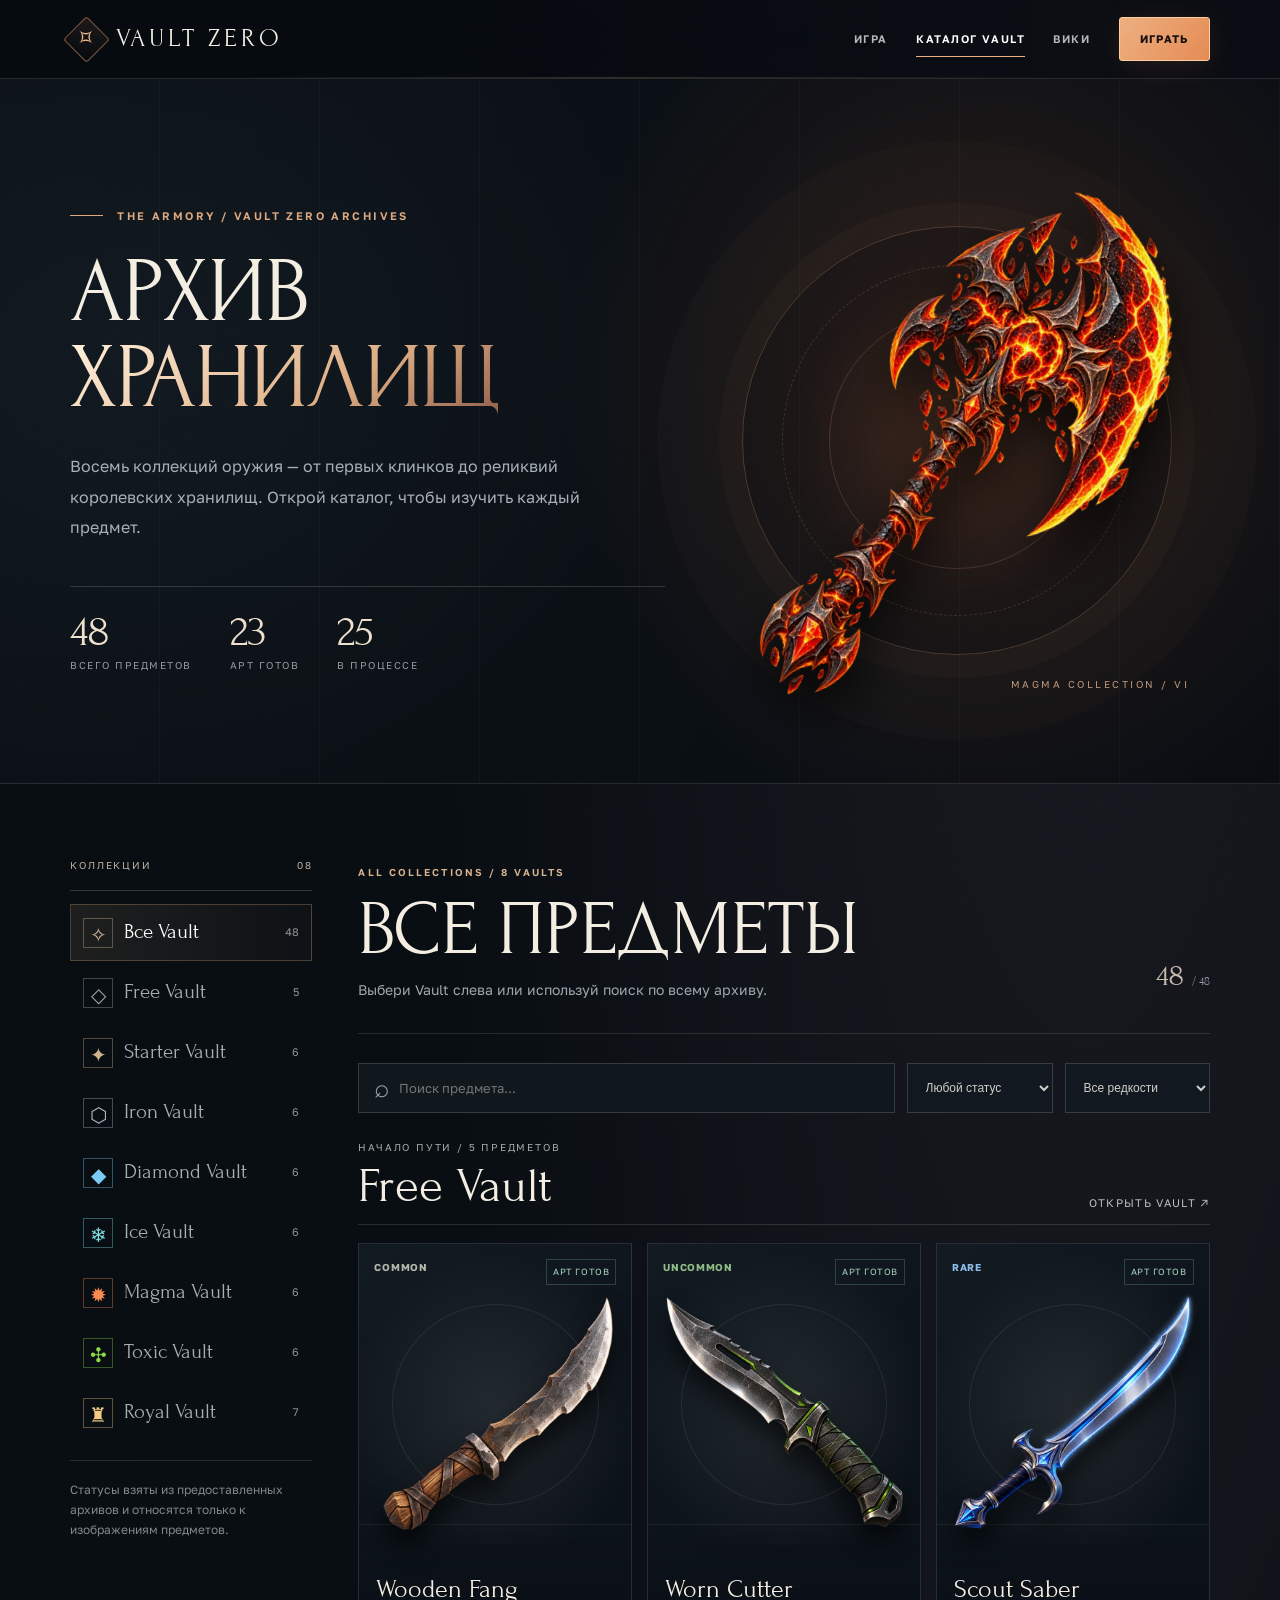
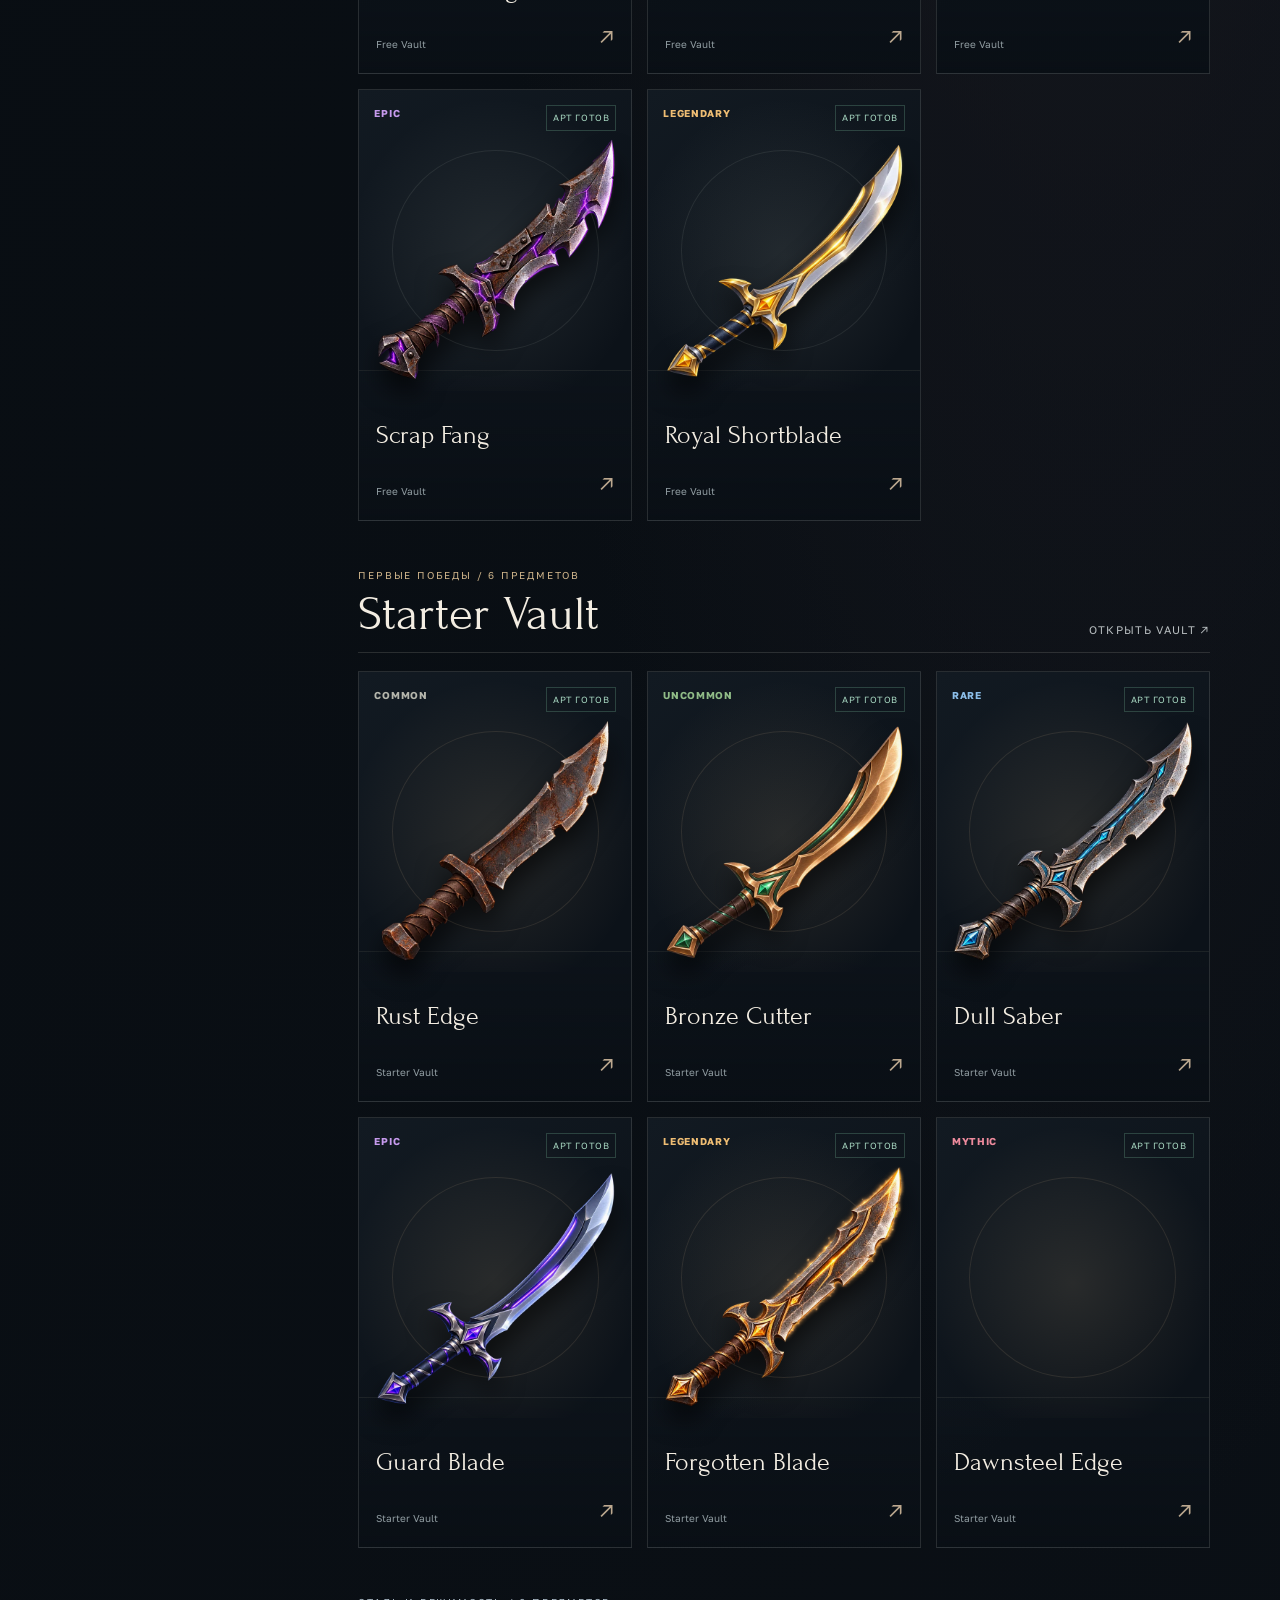
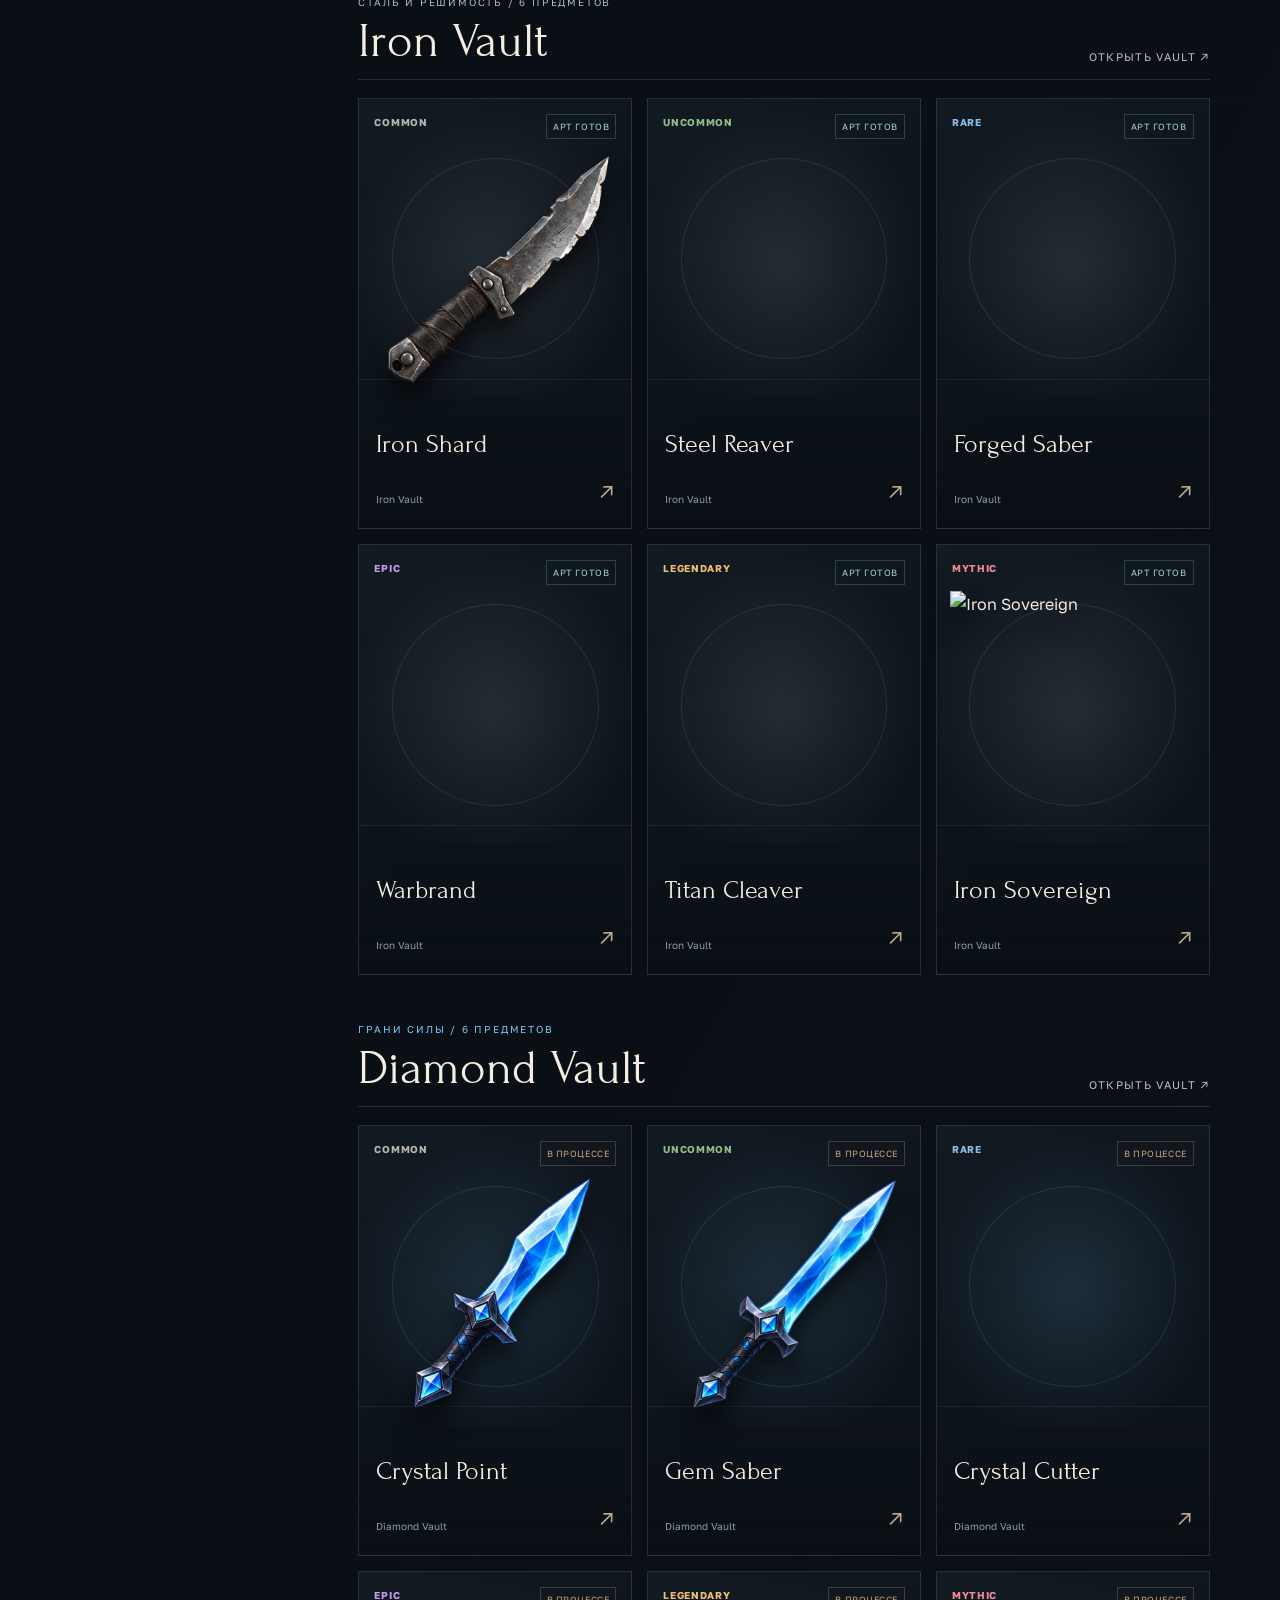
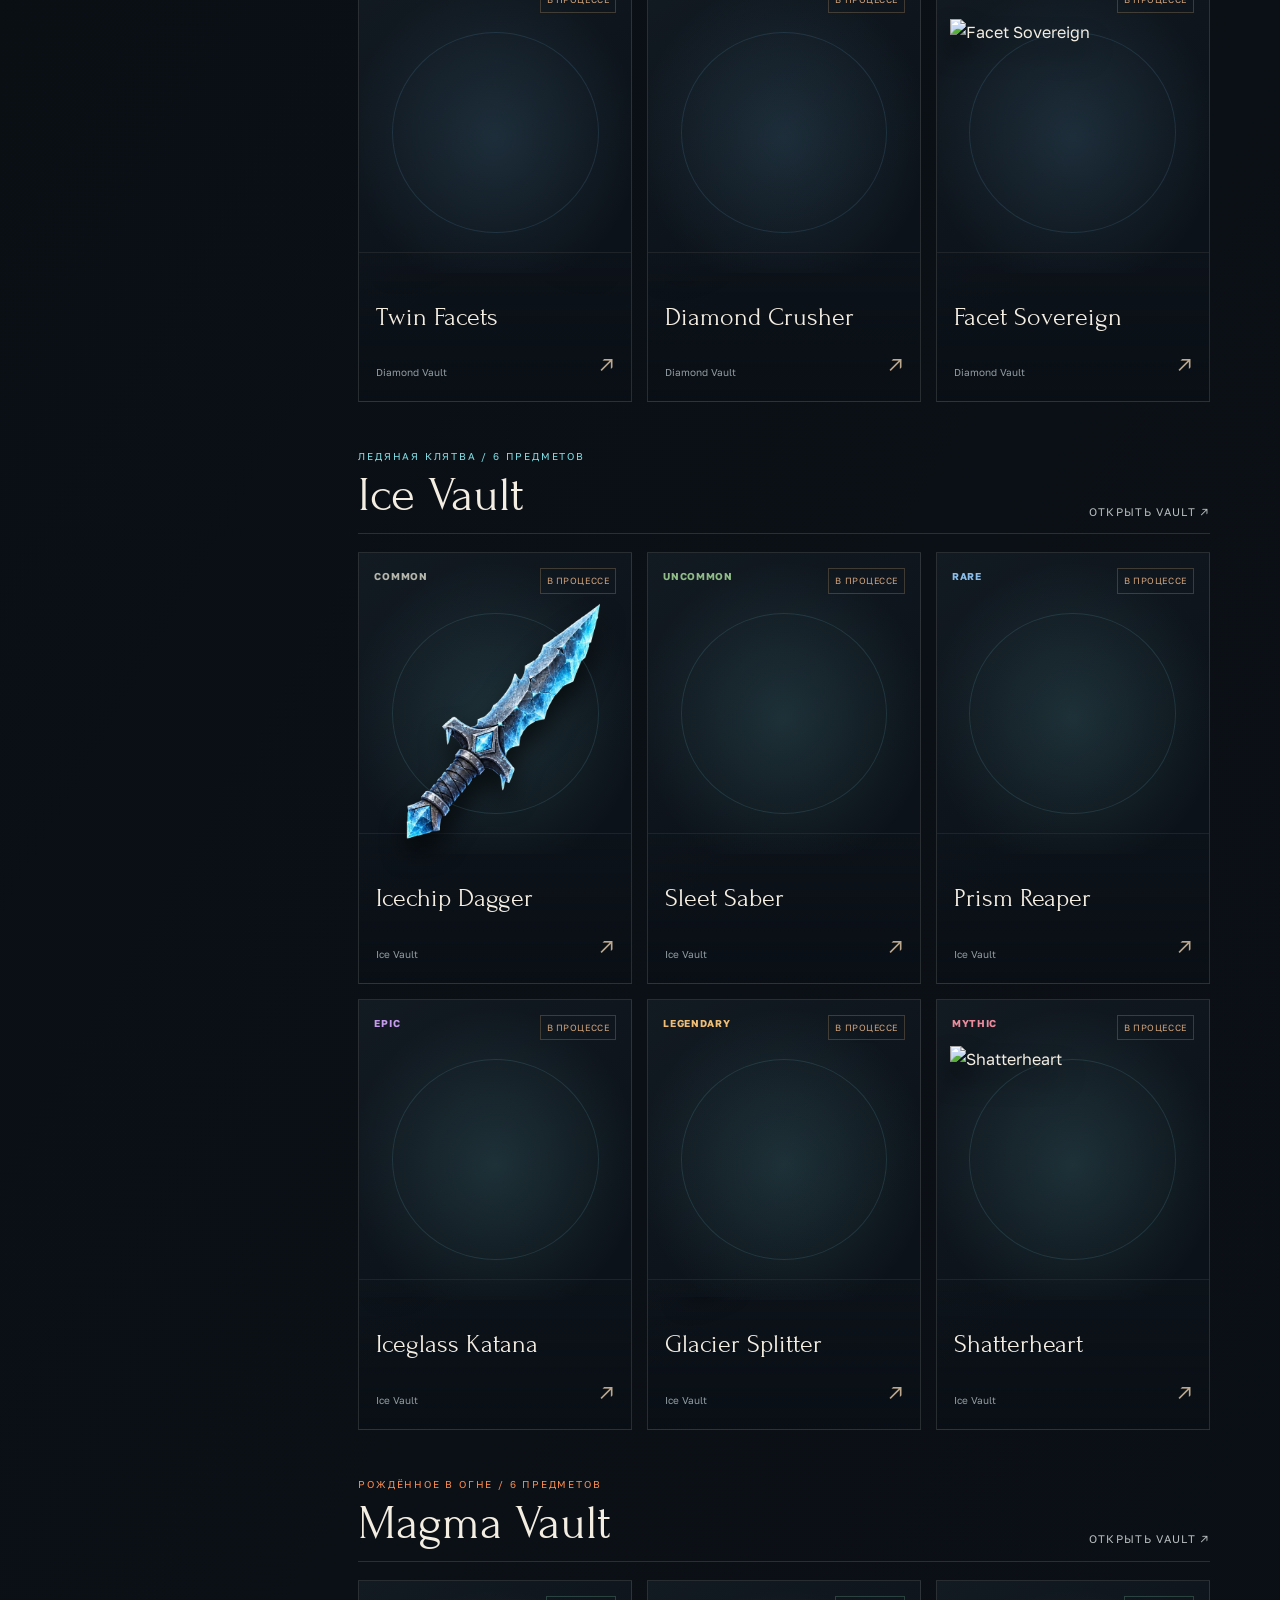
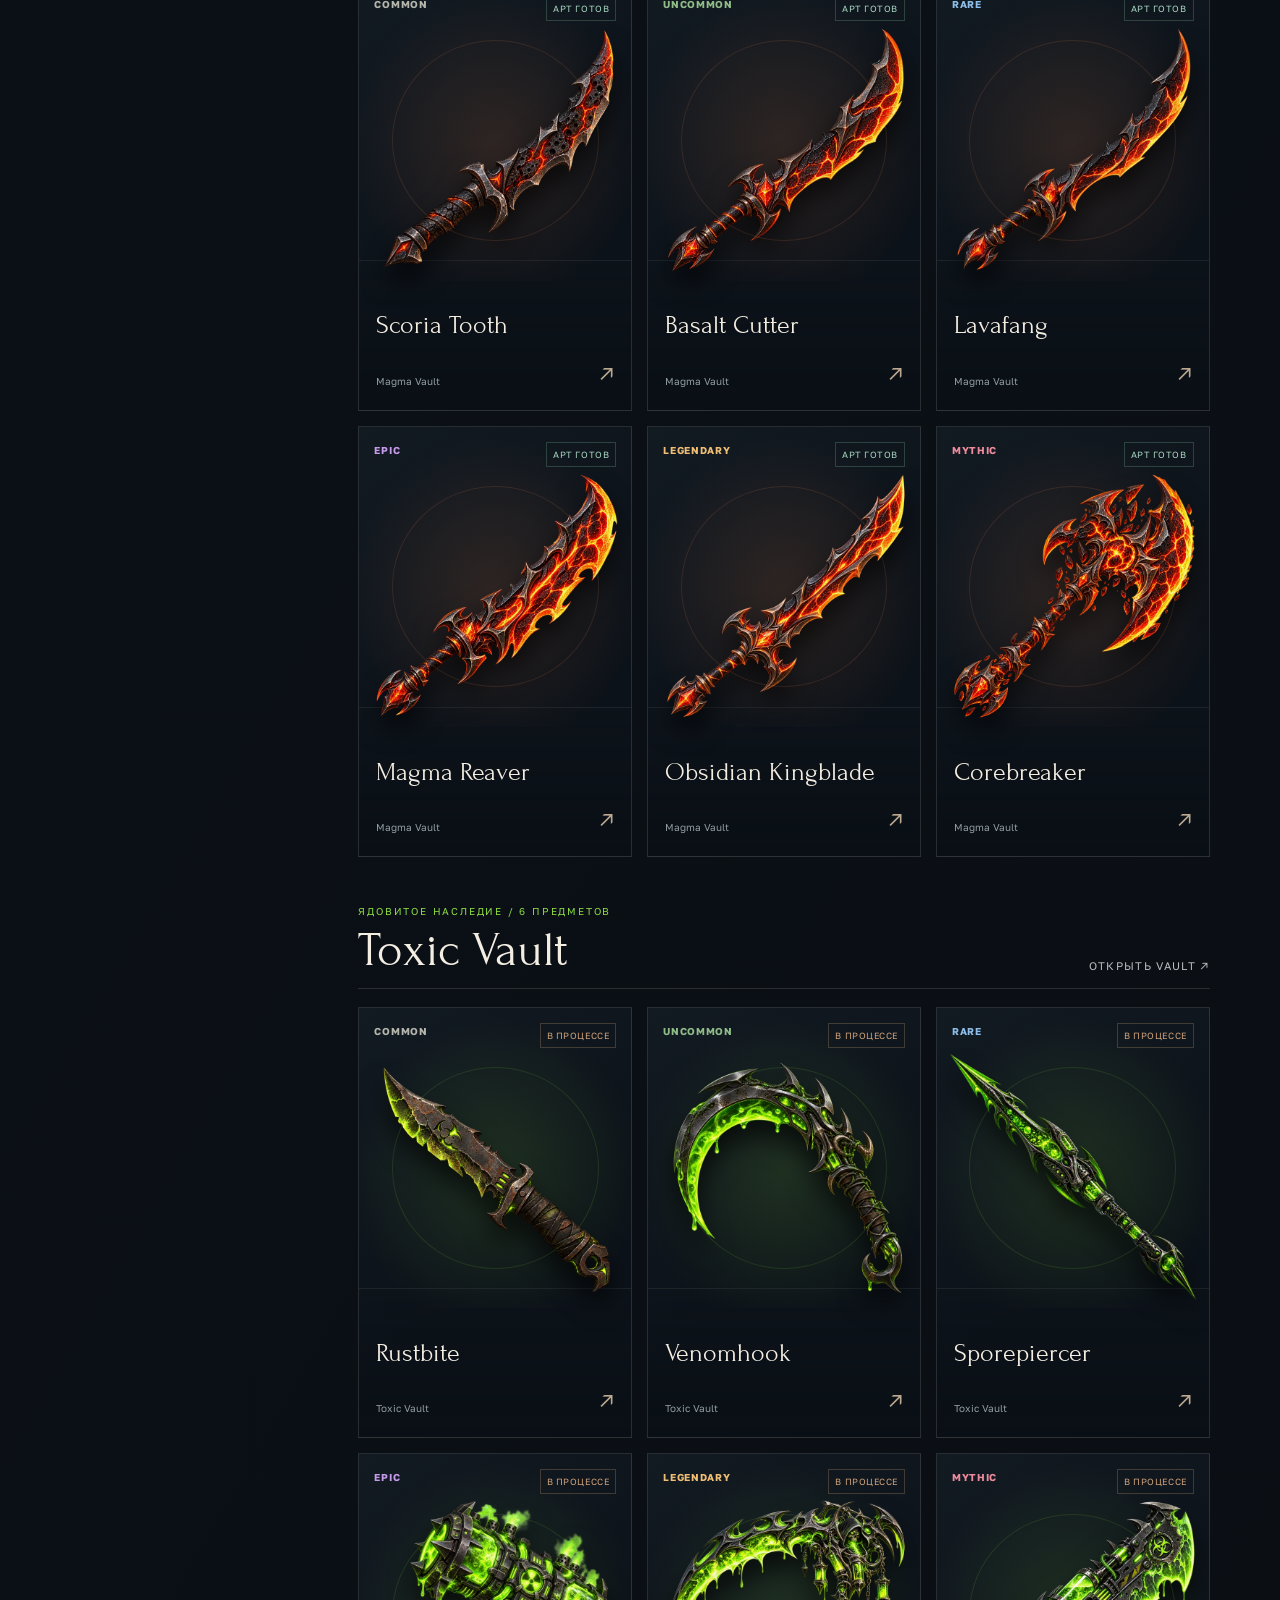
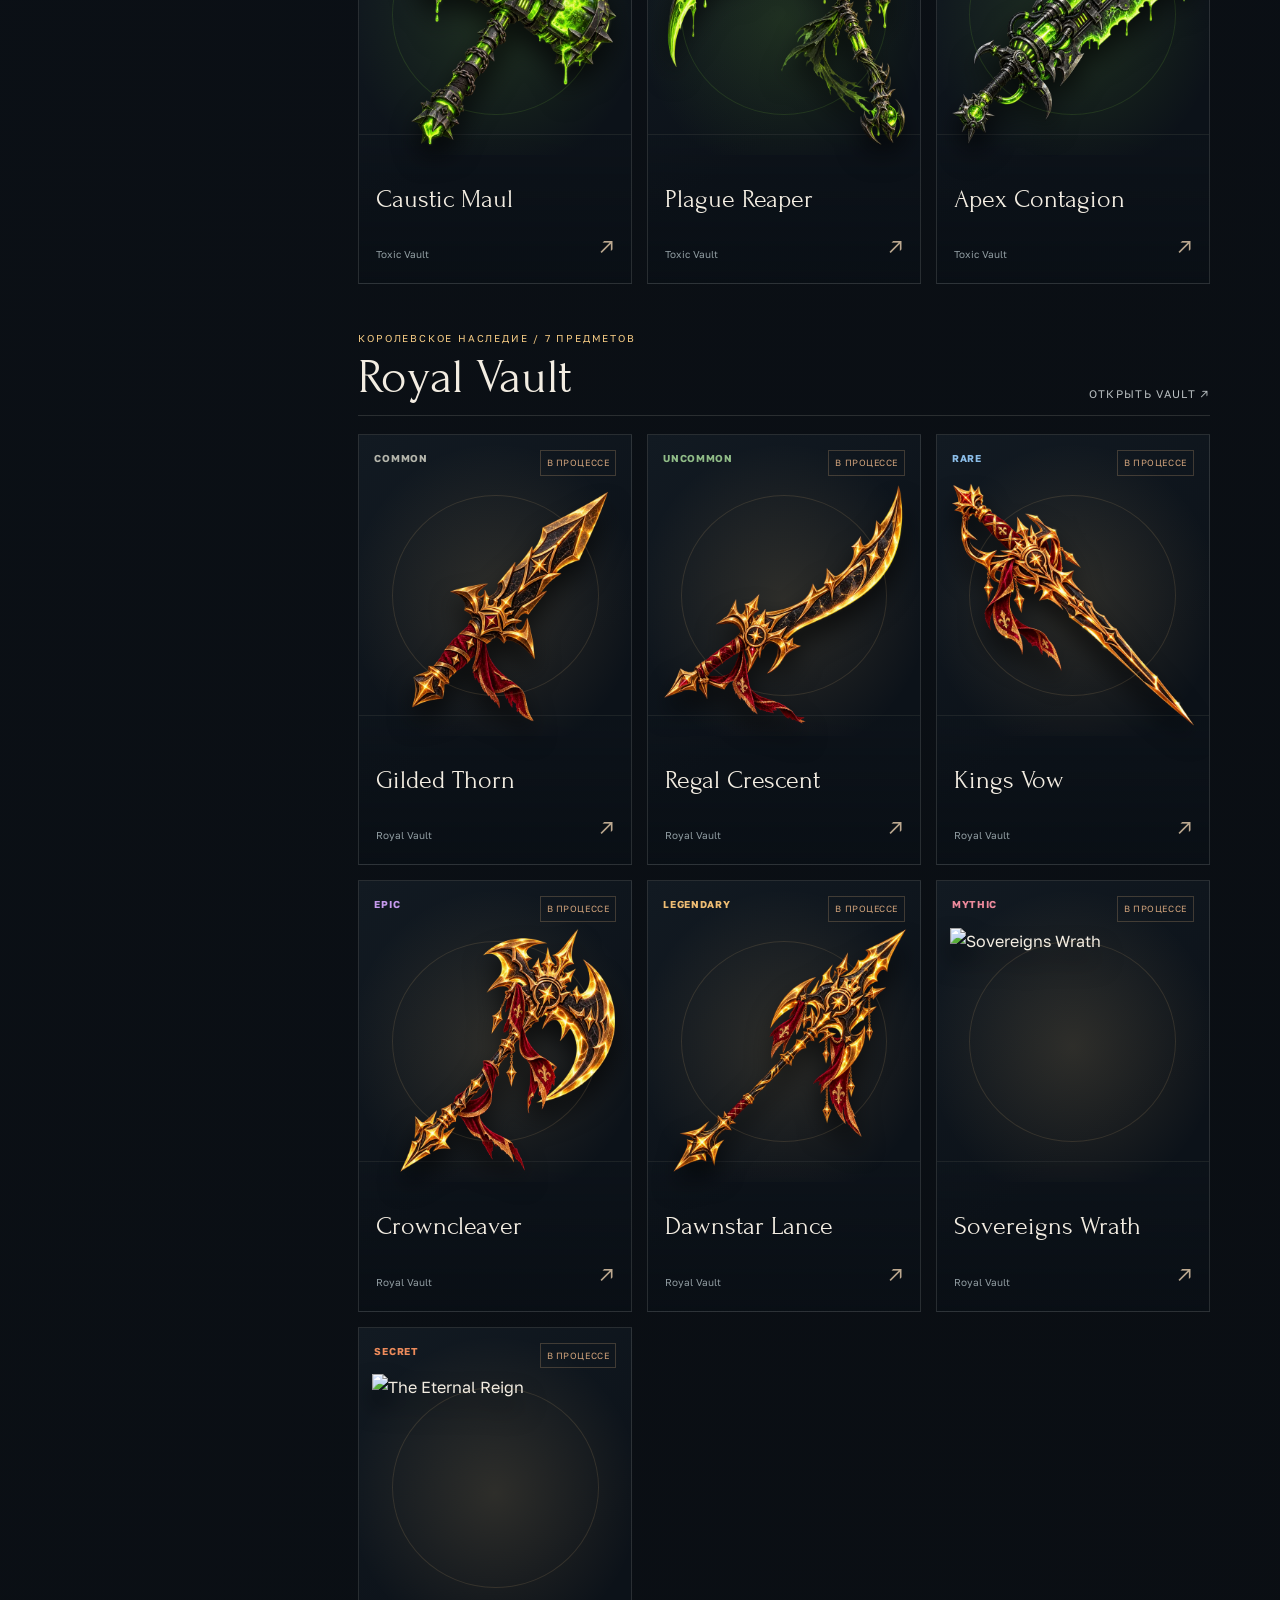
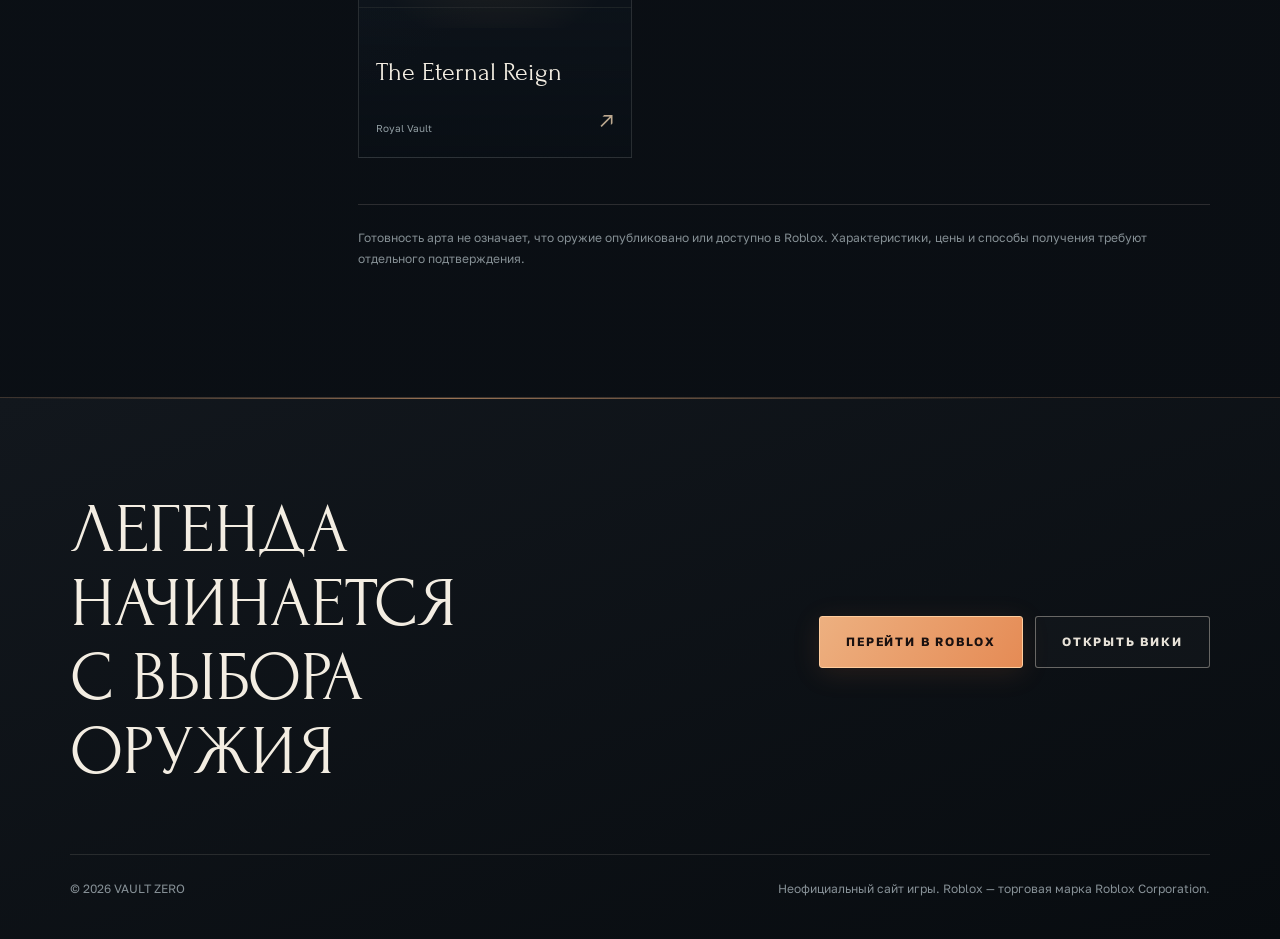
==== vaults.html @ 104f7939 "Add files via upload" ====
<!DOCTYPE html><html lang="ru"><head><meta charset="utf-8"><meta name="viewport" content="width=device-width,initial-scale=1"><meta name="theme-color" content="#080d12"><meta name="description" content="Полный каталог оружия VAULT ZERO: Free, Starter, Iron, Diamond, Ice, Magma, Toxic и Royal Vault."><title>Архив хранилищ — VAULT ZERO</title><link rel="preconnect" href="https://fonts.googleapis.com"><link rel="preconnect" href="https://fonts.gstatic.com" crossorigin><link href="https://fonts.googleapis.com/css2?family=Forum&family=Golos+Text:wght@400;500;600;700&display=swap" rel="stylesheet"><link rel="stylesheet" href="base.css"><link rel="stylesheet" href="vaultzero.css"></head><body>
<header class="site-head"><div class="wrap"><a class="brand" href="index.html" aria-label="VAULT ZERO — главная">VAULT ZERO</a><nav class="site-nav" aria-label="Разделы"><a data-keep href="index.html">Игра</a><a data-keep href="vaults.html" aria-current="page">Каталог Vault</a><a href="wiki.html">Вики</a><a class="nav-play" href="https://www.roblox.com/games/78115785740379" target="_blank" rel="noopener">Играть</a></nav></div></header>
<main class="archive-root"><header class="archive-hero"><div class="wrap archive-hero-grid"><div class="archive-copy"><p class="section-mark">THE ARMORY / VAULT ZERO ARCHIVES</p><h1>Архив<br><em>хранилищ</em></h1><p class="archive-lede">Восемь коллекций оружия — от первых клинков до реликвий королевских хранилищ. Открой каталог, чтобы изучить каждый предмет.</p><div class="archive-stats"><div><strong id="totalCount">48</strong><small>всего предметов</small></div><div><strong id="readyCount">23</strong><small>арт готов</small></div><div><strong id="wipCount">25</strong><small>в процессе</small></div></div></div><div class="archive-hero-art" aria-hidden="true"><div class="archive-sigil-ring"></div><img src="assets/previews/06_Corebreaker_Mythic.webp" alt=""><div class="archive-art-label">MAGMA COLLECTION / VI</div></div></div></header>
<section class="archive-content wrap" id="browse"><aside class="archive-sidebar"><div class="archive-sidebar-head"><span>КОЛЛЕКЦИИ</span><span>08</span></div><div class="vault-menu" id="vaultMenu" role="group" aria-label="Выбор хранилища"></div><p class="archive-sidebar-foot">Статусы взяты из предоставленных архивов и относятся только к изображениям предметов.</p></aside><div class="archive-main"><div class="archive-current-heading" id="currentHeading" aria-live="polite"></div><div class="archive-tools"><label class="archive-search"><span aria-hidden="true">⌕</span><input id="itemSearch" type="search" placeholder="Поиск предмета..." autocomplete="off" aria-label="Поиск предмета"></label><label class="select-wrap"><span class="sr">Фильтр по статусу</span><select id="statusFilter"><option value="all">Любой статус</option><option value="ready">Арт готов</option><option value="wip">В процессе</option></select></label><label class="select-wrap"><span class="sr">Редкость</span><select id="rarityFilter"><option value="all">Все редкости</option><option>Common</option><option>Uncommon</option><option>Rare</option><option>Epic</option><option>Legendary</option><option>Mythic</option><option>Secret</option></select></label></div><div id="archiveResults" aria-live="polite"></div><div class="archive-caveat">Готовность арта не означает, что оружие опубликовано или доступно в Roblox. Характеристики, цены и способы получения требуют отдельного подтверждения.</div></div></section></main>
<footer class="site-foot"><div class="wrap"><div class="foot-cta"><h2>Легенда начинается с выбора оружия</h2><div class="links"><a class="btn btn-primary" href="https://www.roblox.com/games/78115785740379" target="_blank" rel="noopener">Перейти в Roblox</a><a class="btn btn-ghost" href="wiki.html">Открыть вики</a></div></div><div class="fine"><span>© 2026 VAULT ZERO</span><span>Неофициальный сайт игры. Roblox — торговая марка Roblox Corporation.</span></div></div></footer><script src="assets/catalog.js"></script><script src="catalog.js"></script></body></html>
---- base.css ----
:root {
    --base: #10151b;
    --panel: #171e26;
    --line: #2a333e;
    --bone: #ebe5d6;
    --ash: #8d96a0;
    --magma: #f08a3c;
    --frost: #8fd0e6;

    --display: "Forum", "Trajan Pro", Georgia, serif;
    --body: "Golos Text", "Segoe UI", system-ui, -apple-system, sans-serif;

    --pad: clamp(20px, 5vw, 56px);
    --max: 1180px;
  }

  *, *::before, *::after { box-sizing: border-box; }
  html { scroll-behavior: smooth; scroll-padding-top: 72px; }
  body {
    margin: 0;
    background: var(--base);
    color: var(--bone);
    font-family: var(--body);
    font-size: 17px;
    line-height: 1.65;
    -webkit-font-smoothing: antialiased;
  }
  h1, h2, h3, p, ul, ol, dl, dd, figure { margin: 0; padding: 0; }
  ul, ol { list-style: none; }
  a { color: inherit; }
  img { display: block; max-width: 100%; }

  [hidden] { display: none !important; }
  :focus-visible { outline: 2px solid var(--frost); outline-offset: 3px; }

  .wrap { max-width: var(--max); margin: 0 auto; padding: 0 var(--pad); }

  /* ---------- Header ---------- */
  .site-head {
    position: fixed; inset: 0 0 auto 0; z-index: 20;
    background: rgba(16, 21, 27, 0.82);
    backdrop-filter: blur(10px);
    -webkit-backdrop-filter: blur(10px);
    border-bottom: 1px solid var(--line);
  }
  .site-head .wrap {
    display: flex; align-items: center; justify-content: space-between;
    height: 64px;
  }
  .brand {
    font-family: var(--display);
    font-size: 22px; letter-spacing: 0.14em; text-decoration: none;
  }
  .site-nav { display: flex; align-items: center; gap: 28px; }
  .site-nav a { text-decoration: none; color: var(--ash); font-size: 15px; transition: color .2s; }
  .site-nav a:hover { color: var(--bone); }
  .site-nav .nav-play { color: var(--base); background: var(--magma); padding: 8px 16px; border-radius: 4px; font-weight: 600; }
  .site-nav .nav-play:hover { color: var(--base); background: #f59a52; }

  /* ---------- Buttons ---------- */
  .btn {
    display: inline-flex; align-items: center; justify-content: center;
    font: 600 16px/1 var(--body);
    padding: 16px 28px; border-radius: 4px; border: 1px solid transparent;
    text-decoration: none; cursor: pointer; transition: background .2s, border-color .2s, color .2s;
  }
  .btn-primary { background: var(--magma); color: var(--base); }
  .btn-primary:hover { background: #f59a52; }
  .btn-ghost { background: transparent; color: var(--bone); border-color: var(--frost); }
  .btn-ghost:hover { background: rgba(143, 208, 230, 0.12); }

  /* ---------- Hero ---------- */
  .hero {
    position: relative; overflow: hidden;
    min-height: 100vh; min-height: 100svh;
    padding: 112px 0 72px;
    display: flex; align-items: center;
    background:
      radial-gradient(60% 70% at 8% 28%, rgba(143, 208, 230, 0.13), transparent 70%),
      radial-gradient(60% 70% at 95% 78%, rgba(240, 138, 60, 0.16), transparent 70%),
      var(--base);
  }
  #fx { position: absolute; inset: 0; width: 100%; height: 100%; pointer-events: none; }
  .hero-grid {
    position: relative; z-index: 1;
    display: grid; grid-template-columns: minmax(0, 1.05fr) minmax(0, 0.95fr);
    align-items: center; gap: clamp(24px, 5vw, 72px);
  }
  .title {
    font-family: var(--display); font-weight: 400;
    font-size: clamp(64px, 11vw, 148px);
    line-height: 0.9; letter-spacing: 0.02em; text-transform: uppercase;
  }
  .title span { display: block; }
  .tagline {
    margin-top: 22px;
    font-family: var(--display);
    font-size: clamp(22px, 2.6vw, 32px);
    color: var(--frost);
  }
  .lede { margin-top: 20px; max-width: 46ch; color: var(--ash); font-size: 19px; }
  .actions { margin-top: 36px; display: flex; flex-wrap: wrap; gap: 14px; }

  /* ---------- Vault ---------- */
  .vault { position: relative; width: 100%; max-width: 560px; aspect-ratio: 1; justify-self: center; }
  .door {
    position: absolute; inset: 0; width: 100%; height: 100%;
    transition: transform .8s cubic-bezier(.6, 0, .3, 1), opacity .5s;
  }
  .door-l { clip-path: inset(0 50% 0 0); }
  .door-r { clip-path: inset(0 0 0 50%); }
  .vault.is-open .door { transition: transform 1.3s cubic-bezier(.7, 0, .2, 1) .35s, opacity .9s ease .8s; opacity: 0; }
  .vault.is-open .door-l { transform: translateX(-46%); }
  .vault.is-open .door-r { transform: translateX(46%); }

  .core {
    position: absolute; inset: 16%;
    display: flex; flex-direction: column; align-items: center; justify-content: center; text-align: center;
    gap: 10px; padding: 8%;
    border-radius: 50%;
    background:
      radial-gradient(circle at 30% 50%, rgba(143, 208, 230, 0.22), transparent 62%),
      radial-gradient(circle at 70% 50%, rgba(240, 138, 60, 0.26), transparent 62%),
      var(--panel);
    border: 1px solid var(--line);
    opacity: 0; transform: scale(0.88);
    transition: opacity .4s, transform .4s;
  }
  .vault.is-open .core { opacity: 1; transform: none; transition: opacity .8s ease 1s, transform .8s ease 1s; }
  .core h2 { font-family: var(--display); font-weight: 400; font-size: clamp(22px, 3vw, 32px); line-height: 1.1; }
  .core p { color: var(--ash); font-size: 15px; max-width: 24ch; line-height: 1.45; }
  .core .btn { padding: 11px 18px; font-size: 14px; margin-top: 4px; }

  /* load sequence: the only automatic motion besides the hero particles */
  @keyframes rise { from { opacity: 0; transform: translateY(26px); } to { opacity: 1; transform: none; } }
  @keyframes appear { from { opacity: 0; transform: scale(0.94); } to { opacity: 1; transform: none; } }
  .title span:nth-child(1) { animation: rise .8s cubic-bezier(.2, .7, .2, 1) .1s both; }
  .title span:nth-child(2) { animation: rise .8s cubic-bezier(.2, .7, .2, 1) .22s both; }
  .tagline { animation: rise .8s cubic-bezier(.2, .7, .2, 1) .4s both; }
  .lede { animation: rise .8s cubic-bezier(.2, .7, .2, 1) .5s both; }
  .actions { animation: rise .8s cubic-bezier(.2, .7, .2, 1) .6s both; }
  .vault { animation: appear 1.1s cubic-bezier(.2, .7, .2, 1) .2s both; }

  /* ---------- Sections ---------- */
  .sec { position: relative; padding: clamp(72px, 10vw, 136px) 0; }
  .sec::before {
    content: ""; position: absolute; top: 0; left: 0; right: 0; height: 1px;
    background: linear-gradient(90deg, var(--frost), var(--line) 35%, var(--line) 65%, var(--magma));
    opacity: 0.8;
  }
  .sec-head { max-width: 640px; margin-bottom: clamp(32px, 5vw, 56px); }
  .sec-head h2 {
    font-family: var(--display); font-weight: 400;
    font-size: clamp(36px, 5.4vw, 64px); line-height: 1; letter-spacing: 0.02em; text-transform: uppercase;
  }
  .sec-head p { margin-top: 18px; color: var(--ash); max-width: 52ch; }

  /* ---------- Vault table ---------- */
  .ledger { width: 100%; border-collapse: collapse; }
  .ledger th {
    text-align: left; font-weight: 500; font-size: 14px; color: var(--ash);
    padding: 0 0 14px; border-bottom: 1px solid var(--line);
  }
  .ledger td { padding: 22px 0; border-bottom: 1px solid var(--line); vertical-align: baseline; }
  .ledger tbody tr { transition: background .2s; }
  .ledger tbody tr:hover { background: rgba(235, 229, 214, 0.03); }
  .ledger .name { font-family: var(--display); font-size: clamp(22px, 3vw, 32px); }
  .ledger .lvl { color: var(--ash); }
  .ledger .price { text-align: right; font-family: var(--display); font-size: clamp(30px, 4.5vw, 52px); line-height: 1; }
  .ledger th:last-child { text-align: right; }
  .themes { margin-top: 40px; color: var(--ash); }
  .themes .ice, .themes .mag { font-family: var(--display); font-size: 24px; }
  .themes .ice { color: var(--frost); }
  .themes .mag { color: var(--magma); }

  /* ---------- Combat strip ---------- */
  .moves {
    display: flex; flex-wrap: wrap;
    border-top: 1px solid var(--line); border-bottom: 1px solid var(--line);
  }
  .moves li {
    flex: 1 1 160px; padding: 28px 24px;
    font-family: var(--display); font-size: clamp(24px, 3.4vw, 40px); line-height: 1;
    border-left: 1px solid var(--line);
  }
  .moves li:first-child { border-left: 0; padding-left: 0; }
  .moves-note { margin-top: 20px; color: var(--ash); max-width: 62ch; }

  /* ---------- Arsenal ---------- */
  .arsenal { display: grid; grid-template-columns: 1fr 1fr; gap: 0; border: 1px solid var(--line); }
  .weapon { padding: clamp(24px, 4vw, 48px); display: flex; flex-direction: column; gap: 22px; }
  .weapon + .weapon { border-left: 1px solid var(--line); }
  .weapon.magma { background: linear-gradient(165deg, rgba(240, 138, 60, 0.16), transparent 55%); }
  .weapon.frost { background: linear-gradient(165deg, rgba(143, 208, 230, 0.14), transparent 55%); }
  .weapon h3 { font-family: var(--display); font-weight: 400; font-size: clamp(34px, 4.6vw, 56px); line-height: 1; letter-spacing: 0.02em; }
  .weapon.magma h3 { color: var(--magma); }
  .weapon.frost h3 { color: var(--frost); }
  .weapon p { color: var(--ash); max-width: 40ch; }

  /* image slot: shows the picture if the file exists, otherwise a clear placeholder */
  .shot {
    position: relative; aspect-ratio: 4 / 3; overflow: hidden;
    background: var(--panel); border: 1px solid var(--line);
  }
  .shot img { position: absolute; inset: 0; width: 100%; height: 100%; object-fit: cover; }
  .shot .slot {
    position: absolute; inset: 0; display: flex; align-items: center; justify-content: center;
    color: var(--ash); font-size: 14px; text-align: center; padding: 16px;
  }
  .shot.tall { aspect-ratio: 3 / 4; }
  .shot.contain img { object-fit: contain; padding: 14px; }
  .weapon .more { align-self: flex-start; color: var(--bone); text-decoration: underline; text-underline-offset: 5px; text-decoration-color: var(--line); transition: text-decoration-color .2s; }
  .weapon .more:hover { text-decoration-color: var(--bone); }

  /* ---------- World ---------- */
  .dossier { display: grid; grid-template-columns: minmax(0, 0.8fr) minmax(0, 1.2fr); gap: clamp(24px, 5vw, 64px); align-items: start; }
  .dossier h3 { font-family: var(--display); font-weight: 400; font-size: clamp(34px, 4.6vw, 56px); line-height: 1; }
  .dossier .blurb { margin-top: 16px; color: var(--ash); max-width: 48ch; }
  .stats { margin-top: 28px; border-top: 1px solid var(--line); }
  .stats div { display: grid; grid-template-columns: 140px 1fr; gap: 16px; padding: 14px 0; border-bottom: 1px solid var(--line); }
  .stats dt { color: var(--ash); }
  .stats dd { margin: 0; }

  .npc-title { margin-top: clamp(56px, 8vw, 96px); font-family: var(--display); font-weight: 400; font-size: clamp(26px, 3.4vw, 38px); }
  .npcs { margin-top: 20px; display: grid; grid-template-columns: repeat(auto-fit, minmax(260px, 1fr)); column-gap: 48px; border-top: 1px solid var(--line); }
  .npcs li { display: flex; justify-content: space-between; align-items: baseline; gap: 16px; padding: 16px 0; border-bottom: 1px solid var(--line); }
  .npcs .ru { font-size: 18px; }
  .npcs .en { color: var(--ash); font-size: 14px; }

  /* ---------- Route ---------- */
  .route { position: relative; max-width: 640px; padding-left: 36px; }
  .route::before { content: ""; position: absolute; left: 6px; top: 8px; bottom: 8px; width: 1px; background: var(--line); }
  .route li { position: relative; padding: 14px 0; font-family: var(--display); font-size: clamp(22px, 2.8vw, 30px); line-height: 1.2; }
  .route li::before {
    content: ""; position: absolute; left: -36px; top: 50%; width: 13px; height: 13px; margin-top: -6px;
    border-radius: 50%; background: var(--base); border: 1px solid var(--ash);
  }
  .route li.done::before { background: var(--frost); border-color: var(--frost); }
  .route li.now::before { background: var(--magma); border-color: var(--magma); }
  .route-note { margin-top: 28px; color: var(--ash); max-width: 52ch; }

  /* ---------- Footer ---------- */
  .site-foot { position: relative; padding: clamp(56px, 8vw, 96px) 0 40px; }
  .site-foot::before { content: ""; position: absolute; top: 0; left: 0; right: 0; height: 1px; background: linear-gradient(90deg, var(--frost), var(--line) 35%, var(--line) 65%, var(--magma)); }
  .foot-cta { display: flex; flex-wrap: wrap; align-items: center; justify-content: space-between; gap: 28px; }
  .foot-cta h2 { font-family: var(--display); font-weight: 400; font-size: clamp(32px, 5vw, 56px); line-height: 1.05; max-width: 14ch; text-transform: uppercase; }
  .links { display: flex; flex-wrap: wrap; gap: 12px; }
  .fine { margin-top: 64px; padding-top: 24px; border-top: 1px solid var(--line); color: var(--ash); font-size: 14px; display: flex; flex-wrap: wrap; justify-content: space-between; gap: 8px 24px; }

  /* ---------- Responsive ---------- */
  @media (max-width: 900px) {
    .hero-grid { grid-template-columns: 1fr; }
    .vault { max-width: 420px; }
    .arsenal { grid-template-columns: 1fr; }
    .weapon + .weapon { border-left: 0; border-top: 1px solid var(--line); }
    .dossier { grid-template-columns: 1fr; }
    .site-nav a:not(.nav-play):not([data-keep]) { display: none; }
  }
  @media (max-width: 560px) {
    .ledger .lvl-col { display: none; }
    .stats div { grid-template-columns: 110px 1fr; }
    .moves li { border-left: 0; padding-left: 0; flex-basis: 45%; }
  }

  @media (prefers-reduced-motion: reduce) {
    html { scroll-behavior: auto; }
    *, *::before, *::after { animation: none !important; transition: none !important; }
  }
---- vaultzero.css ----
/* VAULT ZERO — Obsidian Edition / responsive visual system */
:root{--base:#080d12;--panel:#111920;--line:#29333b;--bone:#f3ede2;--ash:#a3abb1;--magma:#f2a36b;--frost:#9ad9e6;--acc:#f2a36b;--acc-rgb:242,163,107;--max:1440px;--pad:clamp(22px,5.5vw,96px);--display:"Forum",Georgia,serif;--body:"Golos Text",system-ui,sans-serif}
*,*::before,*::after{box-sizing:border-box}
html{scroll-padding-top:90px}
body{background:#080d12;background-image:radial-gradient(ellipse 70% 40% at 85% 0%,#1b1b22 0%,transparent 75%),linear-gradient(120deg,#080d12,#0b1016 55%,#0a0e13);color:var(--bone);font-size:16px;line-height:1.7;overflow-x:hidden}
body::after{content:"";position:fixed;inset:0;z-index:100;pointer-events:none;opacity:.12;background-image:url("data:image/svg+xml,%3Csvg viewBox='0 0 180 180' xmlns='http://www.w3.org/2000/svg'%3E%3Cfilter id='n'%3E%3CfeTurbulence type='fractalNoise' baseFrequency='.73' numOctaves='3' stitchTiles='stitch'/%3E%3C/filter%3E%3Crect width='100%25' height='100%25' opacity='.21' filter='url(%23n)'/%3E%3C/svg%3E");mix-blend-mode:soft-light}
::selection{background:rgba(242,163,107,.35);color:#fff}
button,input{font:inherit}
a,button{-webkit-tap-highlight-color:transparent}
[hidden]{display:none!important}
.wrap{max-width:var(--max)}
:focus-visible{outline:2px solid #d0e9f1;outline-offset:4px}
/* brand and navigation */
.site-head{z-index:70;background:rgba(7,11,16,.77);border-bottom:1px solid rgba(204,215,218,.14);backdrop-filter:blur(24px) saturate(1.25);-webkit-backdrop-filter:blur(24px) saturate(1.25)}
.site-head::after{content:"";position:absolute;left:0;right:0;bottom:0;height:1px;background:linear-gradient(90deg,transparent 14%,rgba(240,173,107,.22) 48%,transparent 86%);pointer-events:none}
.site-head .wrap{height:78px;gap:22px}
.brand{font-family:var(--display);font-size:clamp(20px,2vw,29px);letter-spacing:.15em;display:inline-flex;gap:13px;align-items:center;color:#f4eee3;text-decoration:none;line-height:1}
.brand::before{content:"✧";display:inline-grid;place-items:center;width:33px;height:33px;flex-shrink:0;border:1px solid rgba(242,163,107,.5);color:#eeb68b;background:linear-gradient(145deg,rgba(242,163,107,.1),transparent);font-size:25px;line-height:1;transform:rotate(45deg);border-radius:3px}
.site-nav{gap:clamp(14px,2.2vw,34px);font-size:12px}
.site-nav a{font-family:var(--body);font-size:11px!important;letter-spacing:.14em;text-transform:uppercase;font-weight:600;color:#b8b8b8!important;position:relative;white-space:nowrap}
.site-nav a:not(.nav-play)::after{content:"";height:1px;position:absolute;bottom:-9px;left:0;right:100%;background:#f2ad7a;transition:right .25s}
.site-nav a:hover:not(.nav-play)::after,.site-nav a[aria-current="page"]::after{right:0}
.site-nav a[aria-current="page"],.site-nav a:hover{color:#fff!important}
.site-nav .nav-play,.btn-primary{background:linear-gradient(125deg,#edb080,#e58b55)!important;border:1px solid #ffcd9e!important;color:#1a1110!important;box-shadow:0 5px 28px rgba(227,124,68,.13);font-weight:700!important}
.site-nav .nav-play{padding:12px 20px;border-radius:3px;letter-spacing:.12em}
.site-nav .nav-play:hover,.btn-primary:hover{background:linear-gradient(125deg,#f6c49a,#f2a36b)!important;box-shadow:0 6px 36px rgba(227,124,68,.25)}
/* shared shapes */
.btn{min-height:52px;padding:16px 26px;border-radius:3px;font-size:12px;letter-spacing:.15em;text-transform:uppercase;font-weight:700;gap:12px;transition:transform .25s,box-shadow .25s,border-color .25s,background .25s}
.btn:hover{transform:translateY(-2px)}
.btn-ghost{border:1px solid rgba(233,224,212,.4)!important;color:#e7e2d8;background:rgba(255,255,255,.025)}
.btn-ghost:hover{border-color:var(--magma)!important;background:rgba(242,163,107,.09)}
.section-mark{display:flex;align-items:center;gap:14px;text-transform:uppercase;font-size:11px;letter-spacing:.22em;font-weight:600;color:#dfaa82;margin-bottom:20px}
.section-mark::before{content:"";width:33px;height:1px;background:#e0a87f}
.section-mark.light{color:#a5cbd3}
.section-mark.light::before{background:#90c8d3}
.eyebrow{font-size:11px;text-transform:uppercase;letter-spacing:.22em;color:#dba478;font-weight:600}
.microline{font-size:10px;letter-spacing:.2em;text-transform:uppercase;color:#7c858b}
/* hero */
.hero{min-height:clamp(750px,94svh,1080px);padding:142px 0 95px;background:radial-gradient(ellipse 54% 71% at 75% 46%,rgba(146,65,34,.19),transparent 76%),radial-gradient(ellipse 44% 48% at 30% 50%,rgba(37,65,78,.19),transparent 76%),linear-gradient(180deg,#0b1016 5%,#0a0e14 90%);isolation:isolate}
.hero::before{content:"";position:absolute;inset:0;background:repeating-linear-gradient(90deg,transparent 0,transparent calc(12.5% - 1px),rgba(160,179,184,.036) calc(12.5% - 1px),rgba(160,179,184,.036) 12.5%);mask-image:linear-gradient(180deg,transparent,black 10%,black 75%,transparent);z-index:-1;pointer-events:none}
.hero::after{content:"";position:absolute;bottom:0;left:0;width:100%;height:180px;background:linear-gradient(0deg,#0a0e13,transparent);pointer-events:none;z-index:-1}
.hero-grid{grid-template-columns:minmax(0,1.05fr) minmax(0,.95fr);gap:5vw}
.hero-copy{position:relative;padding-top:28px}
.hero-copy .eyebrow{margin-bottom:23px}
.title{font-size:clamp(88px,10.9vw,170px);line-height:.83;letter-spacing:.015em;text-shadow:0 12px 65px rgba(0,0,0,.27)}
.title span:nth-child(2){background:linear-gradient(145deg,#fcf0dd 8%,#e2a471 63%,#9a674a);color:transparent;background-clip:text;-webkit-background-clip:text}
.tagline{font-size:clamp(23px,2.9vw,35px);color:#e8dccb;margin-top:38px;letter-spacing:.01em}
.lede{font-size:16px;line-height:1.95;color:#a5aeb4;max-width:44ch;margin-top:18px}
.actions{margin-top:38px;gap:12px}
.hero-subnote{display:flex;align-items:center;gap:16px;margin-top:65px;border-top:1px solid rgba(222,224,222,.13);padding-top:22px;color:#919ba0;text-transform:uppercase;font-size:10px;letter-spacing:.16em}
.hero-subnote strong{font-weight:600;color:#dfb38b}
.hero-subnote .diamond{color:#c58c5d}
.vault{max-width:660px;filter:drop-shadow(0 0 70px rgba(225,118,62,.12))}
.vault::before{content:"";position:absolute;inset:-13%;border-radius:50%;border:1px solid rgba(227,172,112,.12);box-shadow:0 0 0 24px rgba(227,172,112,.025),0 0 0 68px rgba(227,172,112,.018);pointer-events:none}
.vault::after{content:"";position:absolute;inset:7%;border-radius:50%;pointer-events:none;box-shadow:inset 0 0 50px rgba(6,8,13,.45),0 0 50px rgba(226,111,56,.1)}
.door{filter:drop-shadow(0 24px 40px rgba(0,0,0,.45))}
.core{border:1px solid rgba(240,169,115,.28);box-shadow:0 0 70px rgba(227,124,68,.09);background:radial-gradient(circle at 55% 45%,rgba(225,115,59,.2),transparent 65%),#0e141a}
.core h2{font-size:clamp(26px,3vw,42px)}
.hero-right-mark{position:absolute;bottom:-30px;right:0;display:flex;justify-content:space-between;width:100%;color:#8e8c85;letter-spacing:.22em;font-size:10px;text-transform:uppercase}
/* section */
.sec{padding:clamp(86px,9vw,145px) 0;background:transparent}
.sec:nth-of-type(2n){background:linear-gradient(180deg,rgba(255,255,255,.008),rgba(255,255,255,0))}
.sec::before{opacity:.4;background:linear-gradient(90deg,rgba(224,166,120,.75),rgba(211,214,217,.13) 50%,transparent)}
.sec-head{max-width:750px;margin-bottom:50px}
.sec-head h2{font-size:clamp(52px,5.5vw,81px);line-height:.94;letter-spacing:.005em}
.sec-head p{font-size:16px;line-height:1.85;margin-top:22px;color:#a4acb2}
/* vault table */
.ledger{border-top:1px solid rgba(229,219,206,.2);border-collapse:separate;border-spacing:0}
.ledger th{padding:15px 20px;color:#b7b0a7;letter-spacing:.2em;text-transform:uppercase;font-size:10px}
.ledger td{padding:28px 20px;border-color:rgba(224,215,205,.11)}
.ledger td.name{font-size:clamp(27px,2.8vw,40px);line-height:1.08}
.ledger tbody tr{background:rgba(255,255,255,.006)}
.ledger tbody tr:hover{background:linear-gradient(90deg,rgba(233,157,100,.1),rgba(233,157,100,.018))}
.ledger .price{color:#f0bd95;font-size:clamp(27px,3.2vw,40px)}
.ledger .lvl{color:#8f9da5}
.themes{display:flex;align-items:center;gap:14px;flex-wrap:wrap;margin-top:30px;font-size:12px;letter-spacing:.09em;text-transform:uppercase}
.themes .ice,.themes .mag{font-size:22px}
/* arsenal */
.arsenal{gap:18px;border:none;grid-template-columns:1.15fr .85fr}
.weapon{position:relative;min-width:0;border:1px solid rgba(232,224,215,.15)!important;padding:clamp(28px,4vw,56px);gap:18px;overflow:hidden;background:#10161d!important;isolation:isolate;transition:transform .3s,border-color .3s,box-shadow .3s}
.weapon::before{content:"";position:absolute;inset:0;background:radial-gradient(ellipse 75% 40% at 62% 26%,rgba(230,112,49,.16),transparent 83%);z-index:-1}
.weapon.frost::before{background:radial-gradient(ellipse 70% 45% at 58% 26%,rgba(93,174,206,.15),transparent 83%)}
.weapon:hover{transform:translateY(-5px);border-color:rgba(230,173,129,.34)!important;box-shadow:0 24px 55px rgba(0,0,0,.2)}
.weapon .shot{order:-1;aspect-ratio:1.15;overflow:visible;border:0;background:radial-gradient(ellipse 43% 40% at 53% 55%,rgba(250,133,59,.15),transparent 95%);height:clamp(280px,31vw,460px)}
.weapon .shot img{object-fit:contain;padding:0;filter:drop-shadow(0 20px 32px rgba(0,0,0,.6));transform:rotate(-8deg) scale(1.13);transition:transform .5s}
.weapon:hover .shot img{transform:rotate(-4deg) scale(1.2)}
.weapon.frost .shot{background:radial-gradient(ellipse 48% 44% at 50% 48%,rgba(103,192,222,.11),transparent 80%)}
.weapon .slot{font-family:var(--display);font-size:clamp(38px,5vw,62px);color:rgba(137,187,203,.26);letter-spacing:.1em;text-transform:uppercase}
.weapon h3{font-size:clamp(43px,4.5vw,67px);line-height:.95}
.weapon p{font-size:15px;line-height:1.8}
.weapon .more{text-decoration:none;font-size:11px;font-weight:600;letter-spacing:.14em;text-transform:uppercase;color:#edbb97;align-self:flex-start;border-bottom:1px solid rgba(237,187,151,.4);padding-bottom:8px}
.weapon .more:hover{color:#ffe2c7}
.moves{border-color:rgba(234,220,208,.17)}
.moves li{color:#d9d7d0;padding:30px 20px;border-color:rgba(233,220,208,.13);letter-spacing:.02em}
.moves-note{font-size:14px}
/* World */
.dossier{align-items:center;grid-template-columns:minmax(0,.9fr) minmax(0,1.1fr);gap:clamp(32px,6vw,90px)}
.dossier .shot{border:1px solid rgba(223,227,225,.16);aspect-ratio:4/4.6;background:radial-gradient(ellipse at 50% 40%,rgba(100,159,164,.11),transparent 70%),#10171d}
.dossier .slot{font-family:var(--display);font-size:clamp(30px,3.7vw,54px);text-transform:uppercase;letter-spacing:.12em;color:#57666e}
.dossier h3{font-size:clamp(50px,5.5vw,77px)}
.dossier .blurb{font-size:17px;line-height:1.85}
.stats{border-color:rgba(220,217,211,.16)}
.stats div{border-color:rgba(220,217,211,.11);padding:16px 0}
.stats dt{color:#939fa5}
.stats dd{color:#eee7d9}
.npc-title{font-size:clamp(36px,4vw,55px);margin-top:90px}
.npcs{border-color:rgba(219,210,204,.14)}
.npcs li{border-color:rgba(219,210,204,.12);padding:20px 4px}
.npcs .ru{font-family:var(--display);font-size:25px}
.npcs .en{letter-spacing:.1em;text-transform:uppercase;font-size:11px}
/* roadmap */
.route{max-width:850px;border-left:1px solid rgba(234,173,121,.22);padding-left:42px}
.route::before{left:-1px;background:linear-gradient(#de966b,#33424b,transparent)}
.route li{padding:21px 0 21px 5px;font-size:clamp(27px,3.3vw,39px);border-bottom:1px solid rgba(222,220,215,.1)}
.route li::before{left:-50px;width:15px;height:15px;background:#0c1116;border-color:#e6a77d;box-shadow:0 0 0 5px #0a0f14}
.route li:last-child{border-bottom:0}
/* footer */
.site-foot{background:linear-gradient(160deg,#12171d,#080c10);border-top:1px solid rgba(238,183,143,.21)}
.site-foot::before{background:linear-gradient(90deg,transparent,#e3a573 35%,transparent 80%);opacity:.65}
.foot-cta{min-height:160px}
.foot-cta h2{font-size:clamp(42px,5.5vw,81px);max-width:12ch}
.fine{border-color:rgba(235,224,214,.12);font-size:12px;color:#879197}
/* Wiki */
main#view{padding-top:78px}
.c-banner{background:radial-gradient(ellipse 48% 65% at 74% 37%,rgba(223,123,75,.1),transparent),#0a0f14;overflow:hidden}
.c-banner::before{content:"";position:absolute;inset:0;background:linear-gradient(transparent,rgba(255,255,255,.012));pointer-events:none}
.c-banner .rings{opacity:.55}
.c-head{padding-top:clamp(80px,9vw,140px);padding-bottom:70px}
.c-head h1{font-size:clamp(88px,13vw,195px);line-height:.8;letter-spacing:.01em;background:linear-gradient(100deg,#fff7e8,#bcbbaf);background-clip:text;-webkit-background-clip:text;color:transparent}
.c-head p{max-width:600px;color:#a5aeb2;font-size:16px;line-height:1.9;margin-top:32px}
.c-tools{padding:32px 0;border-top:1px solid rgba(238,231,222,.13);gap:14px}
.search{background:#121a21;border:1px solid #303b43;border-radius:2px;color:#f4e9dd;max-width:none;flex:1 1 360px;padding:17px 21px;min-height:56px;outline-offset:3px}
.search:focus{border-color:#e6a677;outline:none;box-shadow:0 0 0 2px rgba(237,168,115,.15)}
.chips{gap:8px}
.chip{border-radius:2px;padding:15px 19px;border-color:rgba(222,215,205,.21);font-size:11px;font-weight:600;letter-spacing:.09em;text-transform:uppercase;color:#a6acb0}
.chip:hover{border-color:#e1a274;color:#f3ede1}
.chip[aria-pressed="true"]{background:#eab38b;color:#0e1114;border-color:#eab38b}
.count{font-size:11px;text-transform:uppercase;letter-spacing:.17em;padding:0 0 22px;color:#88949b}
.feature{position:relative;min-height:440px;border:1px solid rgba(238,201,168,.23);padding:clamp(35px,5vw,78px);margin-bottom:26px;grid-template-columns:1fr 1.16fr;gap:4vw;background:radial-gradient(ellipse 45% 65% at 78% 55%,rgba(252,116,37,.20),transparent),linear-gradient(135deg,#192026,#10171c)!important;overflow:hidden}
.feature::before{content:"FEATURED RELIC / 001";position:absolute;top:28px;right:36px;color:rgba(237,201,176,.55);letter-spacing:.24em;text-transform:uppercase;font-size:10px;pointer-events:none}
.feature h2{font-size:clamp(56px,7vw,100px);line-height:.9;word-break:break-word}
.feature .f-type{font-size:25px;color:#f0b58a}
.feature .f-tag{font-size:16px;line-height:1.8}
.feature .f-go{margin-top:40px}
.feature img{width:100%;max-width:590px;max-height:500px;object-fit:contain;filter:drop-shadow(0 22px 28px rgba(0,0,0,.6));transform:rotate(-8deg)}
.feature:hover img{transform:rotate(-4deg) scale(1.045)}
.ledger:not(table){display:grid;grid-template-columns:repeat(2,minmax(0,1fr));gap:14px;border:0}
.row{grid-template-columns:74px 1fr;grid-template-rows:auto auto;gap:8px 18px;min-width:0;min-height:151px;padding:22px 24px;border:1px solid rgba(232,225,215,.16);background:linear-gradient(130deg,#141c22,#10161b);transition:border-color .25s,transform .25s,background .25s}
.row:hover{transform:translateY(-3px);border-color:rgba(239,167,110,.36);background:linear-gradient(130deg,#1a2229,#14181d)}
.row .thumb{grid-row:1/3;background:#19242b;border-color:rgba(238,224,205,.09);width:74px;height:88px;font-size:34px}
.row .r-name{font-size:clamp(25px,2.3vw,34px)}
.row .r-type{font-size:12px}
.row .r-tag{display:none;color:#8f9ca2}
.row .status{grid-column:2;grid-row:2;font-size:11px;letter-spacing:.06em;text-transform:uppercase;align-self:start}
.status{font-size:12px;letter-spacing:.09em;text-transform:uppercase;color:#a6adb0}
.status::before{width:6px;height:6px}
.status.wip::before{background:#f5a36a;box-shadow:0 0 11px rgba(245,163,106,.5)}
.queue{margin-top:96px}
.queue h2{font-size:clamp(38px,4.5vw,61px)}
.queue p{font-size:15px}
.queue ul{margin-top:34px;border-color:rgba(232,229,219,.12)}
.queue li{border-color:rgba(232,229,219,.11);font-family:var(--display);font-size:23px}
.queue .q-cat{font-family:var(--body);font-size:11px;text-transform:uppercase;letter-spacing:.13em}
/* Wiki entry */
.e-hero{min-height:min(calc(100svh - 78px),940px);padding:86px 0 74px;background:radial-gradient(ellipse 49% 64% at 73% 49%,rgba(var(--acc-rgb),.17),transparent 75%),#0a1016}
.e-hero::before{background:radial-gradient(ellipse at 42% 50%,transparent 12%,rgba(3,7,11,.54))}
.e-hero::after{height:35%;background:linear-gradient(0deg,rgba(var(--acc-rgb),.075),transparent)}
.e-title{font-size:clamp(66px,10vw,152px);max-width:800px;line-height:.85;overflow-wrap:anywhere;opacity:.97}
.e-title .ch{background:linear-gradient(#fff6e9,#bdb4a3);background-clip:text;-webkit-background-clip:text}
.e-art{width:min(66%,850px);margin-top:clamp(40px,6vw,100px)}
.e-art img{filter:drop-shadow(0 26px 36px rgba(0,0,0,.61)) drop-shadow(0 0 32px rgba(var(--acc-rgb),.13))}
.e-meta{max-width:450px;background:linear-gradient(90deg,rgba(9,13,18,.55),transparent);padding:15px 0 10px}
.crumb{font-size:11px;letter-spacing:.12em;text-transform:uppercase;color:#b8a89b}
.e-tag{font-size:clamp(30px,3vw,43px);line-height:1.1;max-width:15ch}
.facts{margin-top:30px;border-color:rgba(231,219,207,.18)}
.facts div{border-color:rgba(231,219,207,.12);grid-template-columns:110px 1fr;font-size:13px}
.facts dt{color:#98a2a7}
.facts dd{color:#f0e5d9}
.rings .a{stroke:rgba(var(--acc-rgb),.21)}
.rings .b{stroke:rgba(235,229,214,.13)}
.e-sec{padding:clamp(74px,8vw,124px) 0}
.e-sec::before{background:linear-gradient(90deg,var(--acc),rgba(230,220,205,.1) 55%,transparent);opacity:.48}
.e-sec h2{font-size:clamp(44px,5vw,76px);margin-bottom:33px}
.prose{max-width:74ch}
.prose p{font-size:17px;line-height:2;color:#bdc2c2}
.anat{gap:clamp(28px,5vw,80px);grid-template-columns:minmax(0,1.17fr) minmax(0,.83fr)}
.anat-img{border:1px solid rgba(237,204,177,.21);background:radial-gradient(ellipse at 54% 47%,rgba(var(--acc-rgb),.13),transparent 75%),#121a20;padding:clamp(14px,2vw,28px)}
.hot{width:26px;height:26px;margin:-13px 0 0 -13px;background:rgba(17,22,26,.75);border:1px solid var(--acc);box-shadow:0 0 0 5px rgba(var(--acc-rgb),.09)}
.hot::after{inset:8px;background:rgba(var(--acc-rgb),.55)}
.hot[aria-pressed="true"]{background:var(--acc);box-shadow:0 0 0 6px rgba(var(--acc-rgb),.16),0 0 24px rgba(var(--acc-rgb),.2)}
.hot[aria-pressed="true"]::after{background:#12151a}
.part{border-color:rgba(229,218,209,.13)}
.part button{padding:21px 8px}
.part .p-name{font-size:clamp(24px,2.8vw,37px)}
.part .p-text{font-size:14px;line-height:1.8;margin-top:13px}
.part.on .p-name{color:var(--acc)}
.zoom-reset{right:12px;top:12px;border-color:rgba(233,219,210,.27);color:#eee5da}
.stat-note{max-width:700px;padding:30px 34px;border-color:rgba(240,227,210,.17);background:#111920;font-size:15px}
.see ul{max-width:950px;border-color:rgba(241,218,194,.14)}
.see a{padding:22px 0;border-color:rgba(241,218,194,.12)}
.see .s-name{font-size:34px}
.back .btn{border:1px solid rgba(var(--acc-rgb),.5)}
/* custom extras */
.c-legend{display:flex;gap:16px;align-items:center;flex-wrap:wrap;font-size:10px;letter-spacing:.18em;text-transform:uppercase;color:#9aa5a8;margin:2px 0 25px}
.c-legend span{display:inline-flex;gap:9px;align-items:center}
.c-legend span::before{content:"✦";color:#e7ac80}
.progress-track{position:fixed;inset:0 auto auto 0;height:2px;width:0%;background:linear-gradient(90deg,#8fd2df,#e0a06e);z-index:80;pointer-events:none;box-shadow:0 0 9px rgba(238,163,103,.4)}
/* Responsive */
@media(max-width:1100px){.site-head .wrap{height:72px}.site-nav{gap:16px}.site-nav a{font-size:10px!important}.hero-grid{gap:2vw}.title{font-size:clamp(73px,10.5vw,118px)}.hero-subnote{margin-top:35px}.feature{min-height:380px}.feature h2{font-size:clamp(50px,6vw,80px)}}
@media(max-width:900px){.hero{min-height:0;padding:124px 0 100px}.hero-grid{grid-template-columns:1fr;gap:60px}.hero-copy{max-width:710px;padding-top:0}.title{font-size:clamp(86px,15vw,146px)}.vault{width:min(72%,530px);margin:auto}.hero-right-mark{bottom:-32px}.arsenal{grid-template-columns:1fr 1fr}.weapon{padding:27px}.weapon .shot{height:270px}.weapon h3{font-size:43px}.e-art{width:82%;margin-top:95px}.e-title{font-size:clamp(65px,12vw,114px)}.e-meta{max-width:560px}.e-stage{gap:26px}.feature{grid-template-columns:1fr 1fr}.site-nav a:not(.nav-play):not([data-keep]){display:none}}
@media(max-width:650px){:root{--pad:20px}.site-head .wrap{height:68px}.brand{font-size:18px;gap:10px;letter-spacing:.11em}.brand::before{width:25px;height:25px;font-size:18px}.site-nav{gap:13px}.site-nav a{font-size:10px!important}.site-nav .nav-play{padding:11px 12px}.hero{padding:113px 0 83px}.hero-copy .eyebrow{font-size:10px}.title{font-size:clamp(74px,19vw,112px)}.tagline{font-size:25px;margin-top:25px}.lede{font-size:14px}.actions{gap:10px}.btn{width:auto;min-height:48px;padding:14px 17px;font-size:10px}.vault{width:min(95%,440px)}.hero-subnote{gap:10px;flex-wrap:wrap;font-size:9px;letter-spacing:.09em}.sec{padding:74px 0}.sec-head h2{font-size:clamp(48px,11vw,67px)}.sec-head{margin-bottom:34px}.sec-head p{font-size:14px}.ledger td{padding:19px 8px}.ledger th{padding:14px 8px;font-size:9px}.ledger .name{font-size:25px}.ledger .price{font-size:25px}.arsenal{grid-template-columns:1fr}.weapon{padding:27px}.weapon .shot{height:350px;max-height:76vw}.weapon h3{font-size:50px}.moves li{font-size:26px;padding:19px 10px}.dossier{grid-template-columns:1fr}.dossier .shot{max-height:380px}.npc-title{margin-top:70px}.npcs li{align-items:flex-start;gap:5px}.npcs .ru{font-size:22px}.npcs .en{font-size:9px}.foot-cta h2{font-size:55px}.c-head{padding-top:80px;padding-bottom:48px}.c-head h1{font-size:100px}.c-head p{font-size:14px}.feature{grid-template-columns:1fr;gap:0;padding:34px 25px}.feature::before{right:20px;top:15px;font-size:9px}.feature h2{font-size:64px;overflow-wrap:anywhere}.feature img{max-height:300px;transform:rotate(-9deg);margin-top:-5px}.feature:hover img{transform:rotate(-9deg) scale(1.03)}.ledger:not(table){grid-template-columns:1fr}.row{min-height:133px;padding:20px}.queue{margin-top:70px}.e-hero{min-height:0;padding:74px 0 62px}.e-title{font-size:clamp(55px,14vw,95px)}.e-art{width:100%;margin:2px 0 0}.e-meta{margin-top:-10px}.e-tag{font-size:29px}.e-sec{padding:67px 0}.e-sec h2{font-size:48px}.prose p{font-size:15px}.anat{grid-template-columns:1fr}.e-hero .rings{width:170vw}.site-foot{padding-bottom:30px}.fine{font-size:11px}}
@media(max-width:380px){.brand{font-size:16px;letter-spacing:.08em}.site-nav{gap:9px}.site-nav .nav-play{padding:9px}.title{font-size:72px}.actions .btn{width:100%}.feature h2{font-size:51px}}
@media(prefers-reduced-motion:reduce){html{scroll-behavior:auto}.weapon:hover,.row:hover,.btn:hover{transform:none}.progress-track{transition:none}}

/* Vault archive components shared by main and wiki */
/* VAULT ZERO / Archive extension */
.archive-root{padding-top:78px;min-height:100vh}
.archive-hero{position:relative;overflow:hidden;background:radial-gradient(ellipse 46% 90% at 77% 44%,rgba(199,96,41,.17),transparent 72%),radial-gradient(ellipse 54% 80% at 10% 40%,rgba(70,96,111,.11),transparent 80%),linear-gradient(120deg,#0c1218,#0a0e13);border-bottom:1px solid rgba(228,211,185,.12)}
.archive-hero::before{content:"";position:absolute;inset:0;pointer-events:none;background:repeating-linear-gradient(90deg,transparent 0,transparent calc(12.5% - 1px),rgba(200,220,224,.024) calc(12.5% - 1px),rgba(200,220,224,.024) 12.5%)}
.archive-hero-grid{position:relative;display:grid;grid-template-columns:1fr .85fr;min-height:560px;align-items:center;gap:40px;padding-top:60px;padding-bottom:60px}
.archive-copy{position:relative;z-index:2}.archive-copy h1{font-family:var(--display);font-weight:400;font-size:clamp(76px,10.4vw,154px);line-height:.84;text-transform:uppercase;letter-spacing:-.015em;margin-top:24px}.archive-copy em{font-style:normal;background:linear-gradient(145deg,#ffefda 5%,#ddad83 63%,#8b5948);background-clip:text;-webkit-background-clip:text;color:transparent}
.archive-lede{margin-top:30px;color:#a7b0b5;font-size:16px;line-height:1.9;max-width:54ch}.archive-stats{display:flex;gap:38px;flex-wrap:wrap;margin-top:44px;padding-top:24px;border-top:1px solid rgba(226,224,215,.17)}.archive-stats div{display:flex;flex-direction:column;gap:3px}.archive-stats strong{font-family:var(--display);font-weight:400;line-height:1;font-size:43px;color:#eee0cc}.archive-stats small{font-size:10px;text-transform:uppercase;letter-spacing:.15em;color:#909a9e}
.archive-hero-art{position:relative;aspect-ratio:1;display:grid;place-items:center}.archive-hero-art::before{content:"";position:absolute;inset:15%;border-radius:50%;background:radial-gradient(circle,rgba(237,131,73,.13),transparent 65%);filter:blur(13px)}.archive-sigil-ring{position:absolute;width:85%;aspect-ratio:1;border-radius:50%;border:1px solid rgba(223,164,116,.26);box-shadow:0 0 0 23px rgba(233,172,116,.028),0 0 0 85px rgba(231,162,108,.014)}.archive-sigil-ring::before,.archive-sigil-ring::after{content:"";position:absolute;inset:9%;border:1px dashed rgba(224,161,113,.2);border-radius:50%}.archive-sigil-ring::after{inset:20%;border-style:solid}
.archive-hero-art img{position:relative;z-index:1;width:92%;height:92%;object-fit:contain;filter:drop-shadow(0 27px 24px rgba(0,0,0,.7));transform:rotate(-8deg);animation:float-slow 8s ease-in-out infinite}@keyframes float-slow{50%{transform:translateY(-12px) rotate(-6deg)}}.archive-art-label{position:absolute;bottom:0;right:4%;font-size:10px;letter-spacing:.25em;color:#bc977a}
.archive-content{display:grid;grid-template-columns:242px minmax(0,1fr);gap:clamp(24px,3.6vw,62px);padding-top:73px;padding-bottom:105px}.archive-sidebar{align-self:start;position:sticky;top:112px}.archive-sidebar-head{display:flex;justify-content:space-between;padding-bottom:16px;border-bottom:1px solid rgba(230,222,213,.2);font-size:10px;letter-spacing:.18em;color:#bbafa1}.vault-menu{display:grid;gap:3px;margin-top:13px}.vault-choice{width:100%;display:flex;align-items:center;gap:11px;min-height:57px;text-align:left;padding:11px 12px;background:transparent;border:1px solid transparent;color:#a7adb0;cursor:pointer;transition:background .2s,border-color .2s,color .2s}.vault-choice:hover{background:rgba(232,232,229,.035);color:#fff}.vault-choice[aria-pressed="true"]{background:linear-gradient(90deg,rgba(228,184,138,.1),rgba(233,184,138,.025));border-color:rgba(229,180,130,.26);color:#fff}.vault-choice .v-symbol{display:grid;place-items:center;flex:0 0 30px;height:30px;font-size:20px;font-family:var(--display);color:var(--choice-color,#d9b896);border:1px solid color-mix(in srgb,var(--choice-color,#d9b896) 36%,transparent)}.vault-choice .v-text{flex:1;min-width:0;font-family:var(--display);font-size:21px;line-height:1}.vault-choice .v-num{font-size:11px;font-variant-numeric:tabular-nums;color:#929493}.archive-sidebar-foot{font-size:12px;color:#7f898d;line-height:1.65;border-top:1px solid rgba(235,225,212,.15);padding-top:19px;margin-top:19px}
.archive-current-heading{display:grid;grid-template-columns:1fr auto;align-items:end;gap:18px;padding-bottom:31px;border-bottom:1px solid rgba(225,216,203,.14);min-height:148px}.archive-current-heading .arch-caption{font-size:10px;letter-spacing:.21em;text-transform:uppercase;color:var(--vault-color,#dda97a);font-weight:600}.archive-current-heading h2{font-family:var(--display);font-size:clamp(56px,6vw,88px);font-weight:400;text-transform:uppercase;line-height:.98;margin-top:9px}.archive-current-heading .arch-desc{color:#9da8ac;font-size:14px;margin-top:10px;max-width:57ch}.arch-count{font-family:var(--display);font-size:30px;color:#c7bbaa;font-variant-numeric:tabular-nums;white-space:nowrap}
.archive-tools{display:flex;gap:12px;flex-wrap:wrap;align-items:stretch;margin:29px 0 26px}.archive-search{flex:1 1 240px;position:relative;display:flex;align-items:center;border:1px solid rgba(222,220,214,.18);background:#10171d;color:#9ba4aa;padding:0 15px}.archive-search span{font-size:26px;line-height:1;margin-right:7px}.archive-search input{font-size:13px;min-width:0;flex:1;background:transparent;border:0;color:#eee6d9;outline:none;height:48px}.archive-search:focus-within{border-color:#d6b292}.select-wrap{display:flex}.select-wrap select{height:50px;border:1px solid rgba(222,220,214,.18);background:#111820;color:#d1cec8;padding:0 34px 0 14px;min-width:135px;font-size:12px;cursor:pointer}.select-wrap select:focus-visible{outline:2px solid #cdb28e;outline-offset:2px}
.archive-collection{margin-bottom:46px}.archive-collection-heading{display:flex;justify-content:space-between;align-items:end;gap:12px;margin-bottom:18px;padding-bottom:12px;border-bottom:1px solid rgba(222,218,205,.15)}.archive-collection-heading .arch-label{display:block;font-size:10px;letter-spacing:.18em;text-transform:uppercase;color:var(--vault-color)}.archive-collection-heading h3{font-family:var(--display);font-size:clamp(37px,3.8vw,53px);font-weight:400;line-height:1.05;margin-top:5px}.archive-collection-heading a{color:#b8bec0;font-size:11px;text-transform:uppercase;letter-spacing:.12em;text-decoration:none;white-space:nowrap}.archive-collection-heading a:hover{color:#fff}
.archive-grid{display:grid;grid-template-columns:repeat(3,minmax(0,1fr));gap:15px}.archive-card{position:relative;overflow:hidden;min-width:0;display:flex;flex-direction:column;border:1px solid rgba(228,221,209,.13);background:linear-gradient(145deg,#121a22,#0c1219 60%);color:inherit;text-decoration:none;transition:transform .28s,border-color .28s,box-shadow .28s;isolation:isolate}.archive-card::before{content:"";position:absolute;inset:0 0 30% 0;background:radial-gradient(ellipse 70% 68% at 50% 55%,color-mix(in srgb,var(--vault-color) 20%,transparent),transparent 77%);opacity:.7;z-index:-1}.archive-card:hover{transform:translateY(-5px);border-color:color-mix(in srgb,var(--vault-color) 55%,transparent);box-shadow:0 16px 42px rgba(0,0,0,.35)}.archive-card-top{display:flex;justify-content:space-between;gap:8px;align-items:flex-start;padding:15px 15px 0}.rarity-token{font-size:10px;font-weight:700;letter-spacing:.07em;text-transform:uppercase;color:var(--rarity);white-space:nowrap}.archive-status{font-size:9px;letter-spacing:.06em;white-space:nowrap;color:#d1a37b;border:1px solid rgba(222,175,125,.24);padding:4px 6px}.archive-status.ready{color:#a8d8c2;border-color:rgba(129,198,163,.25)}.archive-card-image{height:clamp(170px,18.7vw,250px);position:relative;display:grid;place-items:center;padding:6px 13px}.archive-card-image::after{content:"";position:absolute;inset:8% 12%;border-radius:50%;border:1px solid color-mix(in srgb,var(--vault-color) 13%,transparent);pointer-events:none}.archive-card-image img{width:100%;height:100%;object-fit:contain;filter:drop-shadow(0 15px 12px rgba(0,0,0,.65));transition:transform .4s}.archive-card:hover img{transform:scale(1.065) rotate(-2deg)}.archive-card-bottom{padding:17px 17px 20px;background:linear-gradient(180deg,rgba(15,22,28,.05),rgba(5,10,15,.39));border-top:1px solid rgba(230,224,207,.09);display:flex;gap:8px;justify-content:space-between;align-items:end;min-height:95px}.archive-card-bottom h4{font-family:var(--display);font-size:clamp(23px,2vw,32px);font-weight:400;line-height:1.03;word-break:normal}.archive-card-bottom p{font-size:10px;color:#919da2;margin-top:8px}.archive-card-bottom .card-arrow{font-size:20px;color:#bca88f}
.archive-empty{padding:50px 26px;border:1px dashed rgba(237,228,218,.2);color:#a4adb1;text-align:center}.archive-caveat{padding:22px 0;border-top:1px solid rgba(230,216,205,.15);color:#858f94;font-size:12px;line-height:1.8}
/* main page Vault navigation */
.home-vault-section .sec-head h2 em{font-style:normal;color:#eac5a5}.home-vault-grid{display:grid;grid-template-columns:repeat(4,minmax(0,1fr));gap:14px}.home-vault{--vault-color:#edb48e;position:relative;overflow:hidden;border:1px solid rgba(235,220,204,.15);min-width:0;min-height:360px;padding:20px;background:radial-gradient(ellipse 68% 62% at 53% 47%,color-mix(in srgb,var(--vault-color) 16%,transparent),transparent 86%),#10171d;text-decoration:none;color:inherit;display:flex;flex-direction:column;transition:transform .27s,border-color .27s,box-shadow .27s}.home-vault:hover{transform:translateY(-5px);border-color:color-mix(in srgb,var(--vault-color) 45%,transparent);box-shadow:0 19px 48px rgba(0,0,0,.27)}.hv-index{font-size:9px;letter-spacing:.17em;color:#9ca2a2}.hv-symbol{position:absolute;top:8px;right:18px;color:var(--vault-color);opacity:.56;font-family:var(--display);font-size:45px}.hv-image{display:block;height:225px;margin-top:3px}.hv-image img{width:100%;height:100%;object-fit:contain;filter:drop-shadow(0 15px 14px rgba(0,0,0,.58));transition:transform .35s}.home-vault:hover .hv-image img{transform:scale(1.07) rotate(-2deg)}.hv-bottom{margin-top:auto;display:flex;flex-direction:column;gap:6px;position:relative}.hv-bottom strong{font-family:var(--display);font-size:30px;font-weight:400;line-height:1}.hv-bottom small{font-size:10px;color:#9babb1}.hv-arrow{position:absolute;right:17px;bottom:18px;color:var(--vault-color);font-size:20px}.vault-section-footer{display:flex;flex-wrap:wrap;align-items:center;justify-content:space-between;gap:15px;margin-top:28px;color:#9ba7ac;font-size:11px;letter-spacing:.08em}.vault-section-footer .btn{min-height:44px}
/* Wiki grouped gallery */
.archive-select{height:47px;border:1px solid rgba(222,215,202,.2);background:#111820;color:#e1dcd2;padding:0 16px;font-size:13px;max-width:200px}.wiki-collection{--vault-color:#c7bbab;margin-bottom:55px}.wiki-collection-head{display:flex;align-items:end;justify-content:space-between;gap:15px;border-bottom:1px solid rgba(235,222,208,.18);padding-bottom:15px;margin-bottom:16px}.wiki-collection-head small{font-size:10px;letter-spacing:.18em;text-transform:uppercase;color:var(--vault-color)}.wiki-collection-head h2{font-family:var(--display);font-size:clamp(38px,4.6vw,61px);font-weight:400;line-height:1.05;margin-top:4px}.wiki-collection-head a{font-size:11px;letter-spacing:.1em;text-decoration:none;color:#b2bfc3}.wiki-collection-head a:hover{color:#fff}.wiki-card-grid{display:grid;grid-template-columns:repeat(4,minmax(0,1fr));gap:13px}.wiki-item-card{min-width:0;background:linear-gradient(160deg,#111a22,#0e151c);border:1px solid rgba(236,229,219,.12);text-decoration:none;transition:transform .25s,border-color .25s}.wiki-item-card:hover{transform:translateY(-4px);border-color:var(--vault-color)}.wiki-item-image{height:210px;background:radial-gradient(circle at 50% 50%,color-mix(in srgb,var(--vault-color) 14%,transparent),transparent 65%);padding:12px}.wiki-item-image img{width:100%;height:100%;object-fit:contain;filter:drop-shadow(0 11px 12px rgba(0,0,0,.6))}.wiki-item-info{border-top:1px solid rgba(233,227,213,.1);padding:15px;display:flex;flex-direction:column;gap:4px}.wiki-item-info strong{font-family:var(--display);font-size:25px;font-weight:400;line-height:1.1}.wiki-item-info span{font-size:10px;color:#a5a9aa}.entry-vault-link{margin-top:23px}.entry-vault-link a{display:inline-block;color:#f2ccac;text-decoration:none;font-size:12px;letter-spacing:.07em;border-bottom:1px solid rgba(241,202,169,.4);padding-bottom:6px}.entry-vault-link a:hover{color:#fff}
@media(max-width:1100px){.home-vault-grid{grid-template-columns:repeat(2,minmax(0,1fr))}.archive-grid{grid-template-columns:repeat(2,minmax(0,1fr))}.wiki-card-grid{grid-template-columns:repeat(3,minmax(0,1fr))}}
@media(max-width:780px){.archive-root{padding-top:68px}.archive-hero-grid{grid-template-columns:1fr;min-height:0;padding-top:75px;padding-bottom:38px}.archive-hero-art{max-width:400px;justify-self:center;width:86%;margin:-35px 0 0}.archive-copy h1{font-size:clamp(66px,12vw,110px)}.archive-content{grid-template-columns:1fr;gap:22px;padding-top:34px}.archive-sidebar{position:static}.archive-sidebar-head,.archive-sidebar-foot{display:none}.vault-menu{display:flex;overflow-x:auto;padding-bottom:8px;scrollbar-width:thin;gap:9px;margin-top:0}.vault-choice{flex:0 0 auto;min-height:44px;padding:8px 11px}.vault-choice .v-text{font-size:18px}.vault-choice .v-symbol{height:24px;flex-basis:24px;font-size:16px}.archive-current-heading{min-height:110px}.wiki-card-grid{grid-template-columns:repeat(2,minmax(0,1fr))}}
@media(max-width:520px){.archive-hero-grid{padding-top:53px}.archive-copy h1{font-size:clamp(58px,14.5vw,83px)}.archive-lede{font-size:14px}.archive-stats{gap:22px;margin-top:30px}.archive-stats strong{font-size:33px}.archive-hero-art{width:75%;max-width:290px;margin:-55px 0 -20px}.archive-art-label{display:none}.archive-current-heading h2{font-size:clamp(47px,12vw,70px)}.archive-tools{gap:8px}.archive-search{flex-basis:100%}.select-wrap{flex:1}.select-wrap select{width:100%;min-width:0}.archive-grid{gap:9px}.archive-card-top{padding:10px 10px 0;gap:5px;flex-direction:column}.archive-status{font-size:8px}.rarity-token{font-size:9px}.archive-card-image{height:180px;padding:6px}.archive-card-bottom{padding:12px;min-height:90px}.archive-card-bottom h4{font-size:24px}.archive-card-bottom p{font-size:9px}.home-vault-grid{gap:9px}.home-vault{min-height:265px;padding:13px}.hv-image{height:153px}.hv-bottom strong{font-size:24px}.hv-bottom small{font-size:9px}.hv-arrow{display:none}.wiki-card-grid{gap:8px}.wiki-item-image{height:155px;padding:5px}.wiki-item-info{padding:9px}.wiki-item-info strong{font-size:22px}.wiki-item-info span{font-size:9px}.archive-select{max-width:100%;flex:1;font-size:12px}.c-tools .search{max-width:none}.vault-section-footer .btn{width:100%;text-align:center}}
@media(max-width:375px){.archive-grid{grid-template-columns:1fr}.archive-card-image{height:240px}.home-vault-grid{grid-template-columns:1fr 1fr}.hv-image{height:130px}.home-vault{min-height:240px}.wiki-card-grid{grid-template-columns:1fr 1fr}.archive-stats{gap:13px}}
@media(prefers-reduced-motion:reduce){.archive-hero-art img{animation:none}.archive-card:hover,.home-vault:hover,.wiki-item-card:hover{transform:none}}


/* Final responsive and accessibility corrections */
.sr{position:absolute!important;width:1px!important;height:1px!important;padding:0!important;margin:-1px!important;overflow:hidden!important;clip:rect(0,0,0,0)!important;white-space:nowrap!important;border:0!important}
.archive-hero-grid{align-items:center;min-height:0;padding-top:110px;padding-bottom:90px}
.archive-copy h1{font-size:clamp(62px,7.15vw,114px);line-height:.94;letter-spacing:-.018em;max-width:100%}
.archive-content,.archive-main,.archive-sidebar{min-width:0}
@media(max-width:780px){
.archive-hero-grid{grid-template-columns:minmax(0,1fr);padding-top:58px;padding-bottom:42px}
.archive-copy h1{font-size:clamp(38px,9.5vw,72px);letter-spacing:-.045em;line-height:.98}
.archive-content{grid-template-columns:minmax(0,1fr)}
.vault-menu{max-width:100%;width:100%;overflow-x:auto;overscroll-behavior-inline:contain;scroll-snap-type:x proximity}
.vault-choice{width:auto;flex:0 0 auto;scroll-snap-align:start}
.vault-choice .v-text{flex:0 0 auto;white-space:nowrap}
.archive-current-heading h2{overflow-wrap:anywhere}
}
@media(max-width:650px){
.site-nav{gap:8px}
.site-nav a[data-keep]:not([href="vaults.html"]){display:none!important}
.site-nav a[aria-current="page"][href="#/"]{display:none!important}
.site-head .brand{font-size:16px!important;letter-spacing:.06em}
.site-nav .nav-play{padding:9px 10px!important;font-size:9px!important}
.e-title{font-size:clamp(38px,9.6vw,67px)!important;max-width:100%;overflow-wrap:anywhere;word-break:break-word}
.e-stage{min-width:0}
}
@media(max-width:375px){.site-nav .nav-play{display:none!important}.archive-copy h1{font-size:clamp(34px,9.6vw,49px)}}
/* Keep decorative runic rings inside the mobile entry viewport. */
@media(max-width:650px){.e-hero .rings{width:100vw!important;left:50%!important}.e-hero{max-width:100%;overflow:hidden}}
html{overflow-x:clip}
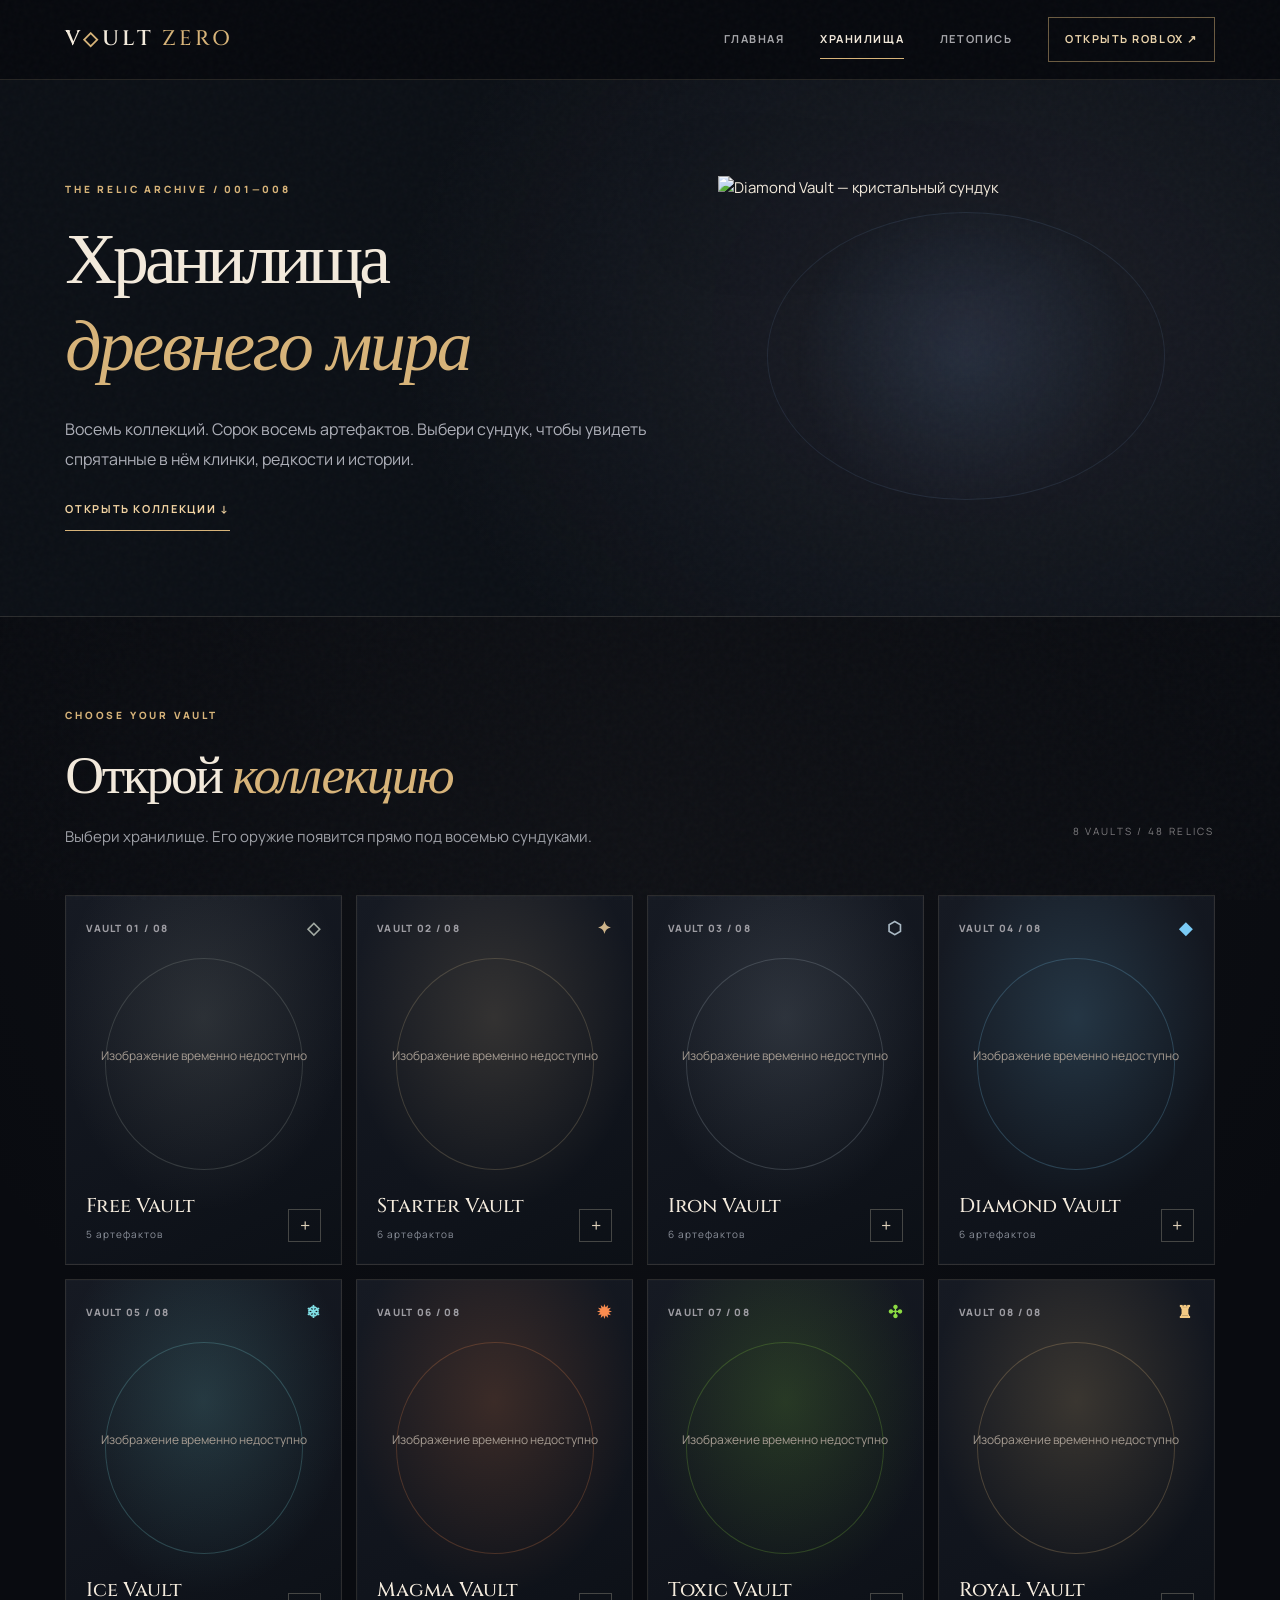
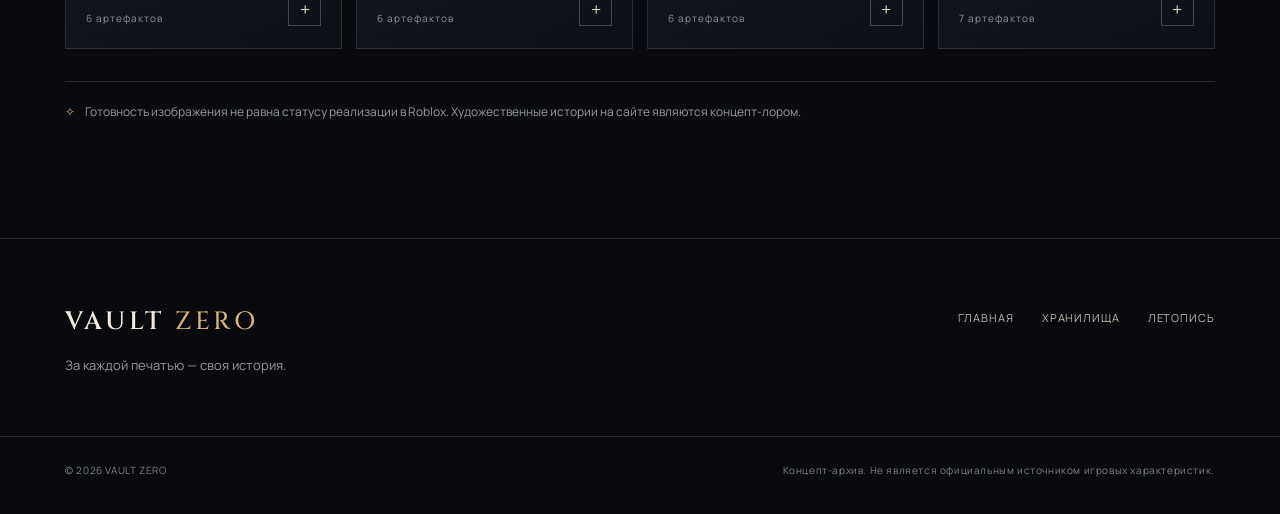
==== commit 5ad72d3d: "Add files via upload" ====
--- a/vaults.html
+++ b/vaults.html
@@ -1,5 +1,5 @@
-<!DOCTYPE html><html lang="ru"><head><meta charset="utf-8"><meta name="viewport" content="width=device-width,initial-scale=1"><meta name="theme-color" content="#080d12"><meta name="description" content="Полный каталог оружия VAULT ZERO: Free, Starter, Iron, Diamond, Ice, Magma, Toxic и Royal Vault."><title>Архив хранилищ — VAULT ZERO</title><link rel="preconnect" href="https://fonts.googleapis.com"><link rel="preconnect" href="https://fonts.gstatic.com" crossorigin><link href="https://fonts.googleapis.com/css2?family=Forum&family=Golos+Text:wght@400;500;600;700&display=swap" rel="stylesheet"><link rel="stylesheet" href="base.css"><link rel="stylesheet" href="vaultzero.css"></head><body>
-<header class="site-head"><div class="wrap"><a class="brand" href="index.html" aria-label="VAULT ZERO — главная">VAULT ZERO</a><nav class="site-nav" aria-label="Разделы"><a data-keep href="index.html">Игра</a><a data-keep href="vaults.html" aria-current="page">Каталог Vault</a><a href="wiki.html">Вики</a><a class="nav-play" href="https://www.roblox.com/games/78115785740379" target="_blank" rel="noopener">Играть</a></nav></div></header>
-<main class="archive-root"><header class="archive-hero"><div class="wrap archive-hero-grid"><div class="archive-copy"><p class="section-mark">THE ARMORY / VAULT ZERO ARCHIVES</p><h1>Архив<br><em>хранилищ</em></h1><p class="archive-lede">Восемь коллекций оружия — от первых клинков до реликвий королевских хранилищ. Открой каталог, чтобы изучить каждый предмет.</p><div class="archive-stats"><div><strong id="totalCount">48</strong><small>всего предметов</small></div><div><strong id="readyCount">23</strong><small>арт готов</small></div><div><strong id="wipCount">25</strong><small>в процессе</small></div></div></div><div class="archive-hero-art" aria-hidden="true"><div class="archive-sigil-ring"></div><img src="assets/previews/06_Corebreaker_Mythic.webp" alt=""><div class="archive-art-label">MAGMA COLLECTION / VI</div></div></div></header>
-<section class="archive-content wrap" id="browse"><aside class="archive-sidebar"><div class="archive-sidebar-head"><span>КОЛЛЕКЦИИ</span><span>08</span></div><div class="vault-menu" id="vaultMenu" role="group" aria-label="Выбор хранилища"></div><p class="archive-sidebar-foot">Статусы взяты из предоставленных архивов и относятся только к изображениям предметов.</p></aside><div class="archive-main"><div class="archive-current-heading" id="currentHeading" aria-live="polite"></div><div class="archive-tools"><label class="archive-search"><span aria-hidden="true">⌕</span><input id="itemSearch" type="search" placeholder="Поиск предмета..." autocomplete="off" aria-label="Поиск предмета"></label><label class="select-wrap"><span class="sr">Фильтр по статусу</span><select id="statusFilter"><option value="all">Любой статус</option><option value="ready">Арт готов</option><option value="wip">В процессе</option></select></label><label class="select-wrap"><span class="sr">Редкость</span><select id="rarityFilter"><option value="all">Все редкости</option><option>Common</option><option>Uncommon</option><option>Rare</option><option>Epic</option><option>Legendary</option><option>Mythic</option><option>Secret</option></select></label></div><div id="archiveResults" aria-live="polite"></div><div class="archive-caveat">Готовность арта не означает, что оружие опубликовано или доступно в Roblox. Характеристики, цены и способы получения требуют отдельного подтверждения.</div></div></section></main>
-<footer class="site-foot"><div class="wrap"><div class="foot-cta"><h2>Легенда начинается с выбора оружия</h2><div class="links"><a class="btn btn-primary" href="https://www.roblox.com/games/78115785740379" target="_blank" rel="noopener">Перейти в Roblox</a><a class="btn btn-ghost" href="wiki.html">Открыть вики</a></div></div><div class="fine"><span>© 2026 VAULT ZERO</span><span>Неофициальный сайт игры. Roblox — торговая марка Roblox Corporation.</span></div></div></footer><script src="assets/catalog.js"></script><script src="catalog.js"></script></body></html>+<!doctype html><html lang="ru"><head><meta charset="utf-8"><meta name="viewport" content="width=device-width, initial-scale=1"><meta name="theme-color" content="#080a10"><meta name="description" content="Все хранилища VAULT ZERO: Free, Starter, Iron, Diamond, Ice, Magma, Toxic, Royal и их оружие."><title>Хранилища — VAULT ZERO</title><link rel="icon" href="favicon.svg" type="image/svg+xml"><link rel="preconnect" href="https://fonts.googleapis.com"><link rel="preconnect" href="https://fonts.gstatic.com" crossorigin><link href="https://fonts.googleapis.com/css2?family=Cinzel:wght@400;500;600;700&family=Manrope:wght@400;500;600;700&display=swap" rel="stylesheet"><link rel="stylesheet" href="style.css"><script src="data.js" defer></script><script src="site.js" defer></script></head>
+<body data-page="vaults"><header class="topbar"><div class="wrap topbar-inner"><a href="index.html" class="wordmark">V<span class="wordmark-icon">◇</span>ULT <strong>ZERO</strong></a><nav class="nav" id="siteNav" aria-label="Основная навигация"><a href="index.html">Главная</a><a href="vaults.html" aria-current="page">Хранилища</a><a href="wiki.html">Летопись</a><a class="nav-action" href="https://www.roblox.com/games/78115785740379" target="_blank" rel="noopener">Открыть Roblox ↗</a></nav><button type="button" class="menu-toggle" aria-label="Открыть меню" aria-controls="siteNav" aria-expanded="false"><span></span><span></span><span></span></button></div></header>
+<main><section class="page-hero page-hero-vaults"><div class="wrap page-hero-inner"><div><p class="eyebrow">THE RELIC ARCHIVE / 001—008</p><h1>Хранилища<br><em>древнего мира</em></h1><p>Восемь коллекций. Сорок восемь артефактов. Выбери сундук, чтобы увидеть спрятанные в нём клинки, редкости и истории.</p><a href="#vault-collection" class="inline-link">Открыть коллекции ↓</a></div><div class="page-hero-chest"><div class="page-halo"></div><img src="assets/vaults/diamond.webp" width="900" height="900" alt="Diamond Vault — кристальный сундук" fetchpriority="high"></div></div></section>
+<section class="collection-section collection-archive" id="vault-collection"><div class="wrap"><div class="section-topline"><div><p class="eyebrow">CHOOSE YOUR VAULT</p><h2 class="display-heading">Открой <em>коллекцию</em></h2><p class="section-lead">Выбери хранилище. Его оружие появится прямо под восемью сундуками.</p></div><span class="section-index">8 VAULTS / 48 RELICS</span></div><div class="vault-explorer" data-explorer="archive"><div class="vault-grid" data-vault-grid aria-label="Выбор хранилища"></div><div class="vault-expansion" data-vault-content hidden></div></div><p class="archive-footnote"><span>✧</span> Готовность изображения не равна статусу реализации в Roblox. Художественные истории на сайте являются концепт-лором.</p></div></section></main>
+<footer class="footer"><div class="wrap footer-main"><div><a class="wordmark footer-logo" href="index.html">VAULT <strong>ZERO</strong></a><p>За каждой печатью — своя история.</p></div><div class="footer-links"><a href="index.html">Главная</a><a href="vaults.html">Хранилища</a><a href="wiki.html">Летопись</a></div></div><div class="wrap footer-bottom"><span>© 2026 VAULT ZERO</span><span>Концепт-архив. Не является официальным источником игровых характеристик.</span></div></footer></body></html>
--- a/style.css
+++ b/style.css
@@ -0,0 +1,28 @@
+:root{--bg:#090b10;--ink:#f3eadc;--muted:#a2a6af;--pale:#d9c9ac;--gold:#d8b479;--gold-bright:#f3d4a2;--line:rgba(203,189,166,.17);--panel:#10151d;--panel2:#141924;--serif:'Cinzel',Georgia,'Times New Roman',serif;--sans:'Manrope',Arial,sans-serif;--wrap:1300px;--gutter:clamp(20px,5.1vw,80px)}
+*{box-sizing:border-box}html{scroll-behavior:smooth;scroll-padding-top:90px}body{margin:0;background:var(--bg);color:var(--ink);font-family:var(--sans);line-height:1.65;font-size:15px;-webkit-font-smoothing:antialiased}body::after{content:'';position:fixed;inset:0;z-index:90;pointer-events:none;opacity:.09;background-image:url("data:image/svg+xml,%3Csvg viewBox='0 0 220 220' xmlns='http://www.w3.org/2000/svg'%3E%3Cfilter id='n'%3E%3CfeTurbulence type='fractalNoise' baseFrequency='.8' numOctaves='3' stitchTiles='stitch'/%3E%3C/filter%3E%3Crect width='100%25' height='100%25' filter='url(%23n)' opacity='.28'/%3E%3C/svg%3E")}a{color:inherit;text-decoration:none}a,button{touch-action:manipulation}button,input,select{font:inherit}button{color:inherit}img{max-width:100%;display:block}h1,h2,h3,p{margin:0}h1,h2,h3{font-weight:500}button{cursor:pointer}button:focus-visible,a:focus-visible,input:focus-visible,select:focus-visible{outline:2px solid var(--gold-bright);outline-offset:4px}[hidden]{display:none!important}.wrap{width:min(100%,calc(var(--wrap) + 2 * var(--gutter)));margin-inline:auto;padding-inline:var(--gutter)}.sr{position:absolute;width:1px;height:1px;clip:rect(0,0,0,0);overflow:hidden;white-space:nowrap}.text-gold{color:var(--gold)}.soft-note{color:#a8aaa9}
+/* Navigation */
+.topbar{height:80px;position:sticky;top:0;z-index:80;background:rgba(8,10,15,.92);-webkit-backdrop-filter:blur(18px);backdrop-filter:blur(18px);border-bottom:1px solid rgba(213,192,151,.15)}.topbar-inner{height:100%;display:flex;align-items:center;justify-content:space-between;gap:30px}.wordmark{font:600 21px/1 var(--serif);letter-spacing:.15em;white-space:nowrap}.wordmark strong{font-weight:500;color:var(--gold)}.wordmark-icon{font-size:.92em;color:var(--gold);margin-right:.04em}.nav{display:flex;align-items:center;gap:clamp(18px,2.8vw,38px)}.nav>a{position:relative;font-size:11px;font-weight:700;letter-spacing:.14em;text-transform:uppercase;color:#a6a6aa;transition:color .2s}.nav>a:not(.nav-action)::after{content:'';position:absolute;bottom:-10px;left:0;right:100%;height:1px;background:var(--gold);transition:right .2s}.nav>a:hover,.nav>a[aria-current='page']{color:var(--ink)}.nav>a:hover::after,.nav>a[aria-current='page']::after{right:0}.nav .nav-action{color:#ebd4ac;border:1px solid rgba(216,180,121,.48);padding:12px 16px}.nav .nav-action:hover{background:rgba(216,180,121,.12)}.menu-toggle{display:none;width:42px;height:42px;border:1px solid var(--line);background:transparent;align-items:center;justify-content:center;flex-direction:column;gap:5px}.menu-toggle span{height:1px;width:19px;background:var(--ink)}
+/* Typography */
+.eyebrow{display:flex;align-items:center;gap:12px;color:var(--gold);font-size:10px;letter-spacing:.28em;font-weight:800;text-transform:uppercase;line-height:1.6}.eyebrow-mark{font-size:15px}.eyebrow-dash{display:inline-block;width:24px;height:1px;background:rgba(216,180,121,.6)}.display-heading{font:500 clamp(33px,4.2vw,62px)/1.18 var(--serif);letter-spacing:-.045em}.display-heading em,.world-strip h2 em,.page-hero h1 em{font:italic 400 1em/1.2 Georgia,serif;color:var(--gold);letter-spacing:-.035em}.button{min-height:55px;display:inline-flex;align-items:center;justify-content:center;gap:30px;padding:14px 24px;font-size:11px;font-weight:800;letter-spacing:.12em;text-transform:uppercase;white-space:nowrap;border:1px solid var(--line);transition:background .25s,border-color .25s,transform .25s}.button:hover{transform:translateY(-2px)}.button-gold{background:linear-gradient(120deg,#b38b53,#e1c194 54%,#cba468);color:#16100a;border-color:#d4b17a}.button-gold:hover{background:linear-gradient(120deg,#d6af7b,#ffe1ac,#d6af7b)}.button-outline{border-color:rgba(224,210,191,.37);color:var(--ink);background:rgba(12,13,16,.26)}.button-outline:hover{border-color:var(--gold);background:rgba(216,180,121,.09)}.inline-link{display:inline-flex;align-items:center;gap:18px;border-bottom:1px solid var(--gold);padding-bottom:12px;color:var(--gold-bright);font-size:11px;letter-spacing:.15em;text-transform:uppercase;font-weight:700;transition:gap .2s}.inline-link:hover{gap:28px}
+/* Hero */
+.home-hero{position:relative;overflow:hidden;min-height:clamp(700px,calc(100svh - 80px),880px);background:radial-gradient(75% 105% at 80% 45%,#201a1d 0%,#11131b 37%,#090b10 80%);isolation:isolate}.home-hero::before{content:'';position:absolute;inset:0;pointer-events:none;background:linear-gradient(90deg,rgba(4,7,10,.18),transparent 75%),linear-gradient(0deg,var(--bg),transparent 32%);z-index:0}.hero-noise{position:absolute;inset:0;opacity:.3;background:repeating-linear-gradient(135deg,transparent 0 70px,rgba(216,180,121,.017) 71px 72px);pointer-events:none}.hero-orbit{position:absolute;right:4%;top:10%;width:min(55vw,780px);aspect-ratio:1;border:1px solid rgba(213,171,111,.1);border-radius:50%;pointer-events:none}.orbit-two{transform:scale(.7);border-style:dashed;opacity:.7}.hero-inner{position:relative;z-index:1;min-height:clamp(680px,calc(100svh - 155px),810px);display:grid;grid-template-columns:minmax(0,1.04fr) minmax(0,.96fr);align-items:center;gap:38px}.hero-content{padding:65px 0 90px;position:relative;z-index:3}.hero-content h1{font:500 clamp(47px,5.1vw,81px)/1.16 var(--serif);letter-spacing:-.06em;max-width:11.5ch;margin:28px 0 28px;text-wrap:balance}.hero-lede{max-width:510px;color:#b6b3b6;font-size:clamp(15px,1.4vw,17px);line-height:1.9}.hero-actions{display:flex;gap:12px;flex-wrap:wrap;margin-top:36px}.hero-caption{margin-top:62px;display:flex;gap:15px;align-items:center;color:#928e87;font-size:9px;font-weight:800;letter-spacing:.12em;flex-wrap:wrap}.hero-caption i{height:14px;width:1px;background:var(--line)}.caption-icon{color:var(--gold);font-size:17px}.hero-showcase{position:relative;min-width:0;aspect-ratio:1/1.08;display:flex;align-items:center;justify-content:center}.showcase-halo{position:absolute;inset:13% 6% 16%;border-radius:50%;background:radial-gradient(circle,rgba(219,144,55,.3),rgba(191,95,46,.09) 43%,transparent 68%);filter:blur(18px)}.showcase-axis{position:absolute;width:83%;aspect-ratio:1;border:1px solid rgba(237,175,88,.22);border-radius:50%;transform:rotate(-20deg)}.showcase-axis::before,.showcase-axis::after{content:'';position:absolute;inset:7%;border:1px solid rgba(226,180,113,.12);border-radius:50%}.showcase-axis::after{inset:17%;border-style:dashed;opacity:.4}.showcase-image{position:relative;z-index:1;width:100%;max-width:660px;object-fit:contain;filter:drop-shadow(0 35px 45px rgba(0,0,0,.58));animation:float 8s ease-in-out infinite}.showcase-caption{position:absolute;bottom:7%;right:2%;z-index:2;display:flex;flex-direction:column;gap:3px;padding:15px 18px;border-left:1px solid var(--gold);background:linear-gradient(90deg,rgba(11,12,17,.93),rgba(11,12,17,.3));min-width:210px}.showcase-caption .mini-label{font-size:9px;letter-spacing:.19em;color:var(--gold)}.showcase-caption strong{font:500 14px var(--serif);letter-spacing:.07em}.showcase-caption>span:last-child{font-size:11px;color:#aaa6a0}.hero-bottom{position:absolute;inset:auto 0 21px;z-index:3;display:flex;justify-content:space-between;align-items:center;gap:16px;color:#88817c;font-size:9px;font-weight:800;letter-spacing:.19em}.hero-bottom a{color:var(--gold);font-size:23px}.hero-bottom-divider{color:var(--gold);margin:0 7px}@keyframes float{0%,100%{transform:translateY(-4px)}50%{transform:translateY(11px)}}
+/* Introduction */
+.intro-section{padding:clamp(75px,8.5vw,122px) 0;border-bottom:1px solid var(--line);background:#0c0f15}.intro-grid{display:grid;grid-template-columns:1.05fr .95fr;gap:clamp(24px,7vw,110px);align-items:center}.intro-grid h2{margin-top:24px}.intro-text>p{font-size:16px;line-height:1.95;color:#afb0b1;max-width:530px}.intro-metrics{margin-top:35px;display:flex;gap:clamp(26px,4vw,64px);border-top:1px solid var(--line);padding-top:18px}.intro-metrics>div{display:flex;flex-direction:column}.intro-metrics strong{font:500 34px/1.3 var(--serif);color:#eee4d5}.intro-metrics span{font-size:10px;letter-spacing:.13em;color:#93929a;text-transform:uppercase}
+/* Collection */
+.collection-section{padding:clamp(82px,8vw,128px) 0 116px;background:radial-gradient(80% 900px at 50% 18%,rgba(94,90,91,.08),transparent 75%),var(--bg)}.section-topline{display:flex;justify-content:space-between;align-items:end;gap:30px;margin-bottom:44px}.section-topline h2{margin:20px 0 14px}.section-lead{max-width:680px;color:#9ea0a7;line-height:1.85}.section-index{font-size:10px;letter-spacing:.23em;color:#7d7b7e;padding-bottom:12px;white-space:nowrap}.vault-grid{display:grid;grid-template-columns:repeat(4,minmax(0,1fr));gap:14px}.vault-card{position:relative;isolation:isolate;width:100%;border:1px solid rgba(209,188,156,.14);background:linear-gradient(155deg,#161a23,#10141c 65%,#0c1016);min-height:370px;padding:0;display:flex;flex-direction:column;text-align:left;overflow:hidden;transition:border-color .3s,transform .3s,background .3s}.vault-card::before{content:'';position:absolute;inset:0;z-index:-1;background:radial-gradient(70% 70% at 50% 33%,color-mix(in srgb,var(--vault-accent) 25%,transparent),transparent 75%);opacity:.7;transition:opacity .3s}.vault-card::after{content:'';position:absolute;inset:0;pointer-events:none;box-shadow:inset 0 0 0 1px rgba(255,255,255,.01)}.vault-card:hover,.vault-card.is-active{border-color:color-mix(in srgb,var(--vault-accent) 66%,#aaa);transform:translateY(-3px)}.vault-card:hover::before,.vault-card.is-active::before{opacity:1}.vault-card.is-active{background:linear-gradient(155deg,#20232a,#12141b)}.vault-card-top{display:flex;align-items:center;justify-content:space-between;width:100%;padding:18px 20px 0;color:#9d9ca2;font-size:10px;letter-spacing:.13em;font-weight:800}.vault-card-symbol{font-size:17px;color:var(--vault-accent)}.vault-card-art{width:100%;height:228px;display:flex;align-items:center;justify-content:center;position:relative;flex-shrink:0}.vault-card-art::before{content:'';position:absolute;inset:7% 14% 0;border:1px solid color-mix(in srgb,var(--vault-accent) 22%,transparent);border-radius:50%;pointer-events:none}.vault-card-art img{width:93%;height:99%;object-fit:contain;filter:drop-shadow(0 22px 13px rgba(0,0,0,.45));transition:transform .35s}.vault-card:hover .vault-card-art img,.vault-card.is-active .vault-card-art img{transform:translateY(-7px) scale(1.04)}.vault-card-bottom{width:100%;display:flex;justify-content:space-between;gap:12px;align-items:end;padding:0 20px 22px;margin-top:auto}.vault-card-bottom strong{display:block;font:500 clamp(15px,1.55vw,20px)/1.35 var(--serif);white-space:nowrap}.vault-card-bottom small{display:block;color:#8c919b;font-size:10px;letter-spacing:.1em;margin-top:6px}.vault-card-open{display:grid;place-items:center;border:1px solid rgba(200,191,172,.3);color:#ddd0b9;width:33px;height:33px;font-size:18px;flex-shrink:0;transition:transform .25s,border-color .25s}.vault-card.is-active .vault-card-open{transform:rotate(45deg);border-color:var(--vault-accent);color:var(--vault-accent)}
+.vault-expansion:not([hidden]){margin-top:18px;position:relative;border:1px solid color-mix(in srgb,var(--vault-accent) 42%,var(--line));background:linear-gradient(135deg,color-mix(in srgb,var(--vault-accent) 7%,#11151d),#10141b 60%);padding:clamp(18px,3vw,40px);animation:reveal .38s ease-out both}.vault-expansion::before{content:'';position:absolute;top:0;left:0;width:120px;height:2px;background:var(--vault-accent)}@keyframes reveal{from{opacity:0;transform:translateY(-8px)}to{opacity:1;transform:translateY(0)}}.expansion-head{display:grid;grid-template-columns:1fr auto;gap:28px;align-items:center;margin-bottom:24px}.expansion-kicker{font-size:10px;letter-spacing:.21em;font-weight:800;color:var(--vault-accent)}.expansion-head h3{margin-top:8px;font:500 clamp(28px,3vw,43px)/1.15 var(--serif)}.expansion-head p{color:#aaaab0;max-width:680px;margin-top:12px}.expansion-count{padding:15px 22px;border:1px solid var(--line);text-align:center;color:#aea8a1;font-size:10px;letter-spacing:.17em}.expansion-count strong{font:500 38px/1 var(--serif);color:var(--ink);display:block}.expansion-filters{display:flex;flex-wrap:wrap;justify-content:space-between;gap:12px;align-items:center;border-top:1px solid var(--line);padding:23px 0}.filter-chips{display:flex;flex-wrap:wrap;gap:6px}.filter-chip{font-size:10px;letter-spacing:.05em;border:1px solid var(--line);padding:8px 12px;background:rgba(0,0,0,.15);color:#b4b1b0;transition:background .2s,color .2s}.filter-chip:hover{border-color:var(--gold)}.filter-chip[aria-pressed=true]{color:#100d0a;background:var(--gold);border-color:var(--gold)}.expansion-help{font-size:11px;color:#858994}.item-grid{display:grid;grid-template-columns:repeat(3,minmax(0,1fr));gap:12px}.item-card{display:flex;flex-direction:column;min-width:0;position:relative;isolation:isolate;overflow:hidden;border:1px solid rgba(211,191,170,.13);background:linear-gradient(155deg,#171a23,#10141b);transition:transform .25s,border-color .25s}.item-card:hover{border-color:color-mix(in srgb,var(--rarity-color) 65%,var(--line));transform:translateY(-4px)}.item-card-media{position:relative;width:100%;height:clamp(210px,23vw,286px);display:flex;align-items:center;justify-content:center;overflow:hidden;background:radial-gradient(60% 55% at 50% 50%,color-mix(in srgb,var(--rarity-color) 16%,transparent),transparent 95%)}.item-card-media img{display:block;width:100%;height:100%;object-fit:contain;padding:20px 22px 8px;transition:transform .3s;filter:drop-shadow(0 15px 15px rgba(0,0,0,.4))}.item-card:hover img{transform:scale(1.065)}.item-card-rank{position:absolute;top:16px;left:17px;z-index:1;color:#a2a3ad;font-size:10px;letter-spacing:.15em;font-weight:800}.item-card-info{padding:18px 21px 21px;border-top:1px solid var(--line);display:grid;grid-template-columns:1fr auto;align-items:end;gap:10px;flex:1}.item-card-info h4{font:500 clamp(15px,1.5vw,19px)/1.4 var(--serif);overflow-wrap:anywhere}.item-card-info p{font-size:11px;letter-spacing:.08em;color:var(--rarity-color);margin-top:6px;text-transform:uppercase;font-weight:700}.item-card-arrow{font-size:19px;color:#bdb2a1;padding-bottom:2px}.item-card-status{position:absolute;top:15px;right:14px;color:#a6a1a0;font-size:9px;letter-spacing:.09em;padding:5px 8px;background:rgba(7,9,13,.78);border:1px solid rgba(255,255,255,.09)}.empty-items{grid-column:1/-1;padding:40px;text-align:center;color:#9d9a9e;border:1px solid var(--line)}
+/* Spotlight */
+.manifesto-section{background:linear-gradient(110deg,#0f131b,#151018 55%,#0a0d13);border-top:1px solid var(--line);border-bottom:1px solid var(--line)}.manifesto-layout{display:grid;grid-template-columns:1fr 1fr;gap:clamp(40px,8vw,115px);align-items:center;min-height:630px}.manifesto-visual{min-height:530px;display:flex;justify-content:center;align-items:center;position:relative;overflow:hidden}.manifesto-light{position:absolute;inset:12%;border-radius:50%;background:radial-gradient(circle,rgba(232,108,48,.14),rgba(150,42,33,.04) 51%,transparent 72%)}.manifesto-visual img{max-height:540px;width:100%;object-fit:contain;position:relative;filter:drop-shadow(0 25px 40px #0009)}.manifesto-line{position:absolute;bottom:24px;left:0;font-size:10px;letter-spacing:.17em;color:#918884}.manifesto-copy{padding:80px 0}.manifesto-copy .display-heading{margin:20px 0 23px;overflow-wrap:anywhere}.detail-overline{font-size:10px;letter-spacing:.21em;color:#ddac77;font-weight:800}.dot-divider{padding:0 9px}.manifesto-copy>p:not(.eyebrow){max-width:500px;font-size:16px;color:#c3bcb8;line-height:1.9;margin-top:14px}.manifesto-copy p.soft-note{color:#97979d}.manifesto-copy .inline-link{margin-top:30px}.world-strip{padding:clamp(80px,8.5vw,130px) 0;position:relative;overflow:hidden;background:radial-gradient(70% 100% at 90% 70%,rgba(161,117,65,.12),transparent 68%),#0b0e13}.world-strip h2{font:500 clamp(32px,4.6vw,65px)/1.21 var(--serif);letter-spacing:-.045em;margin:20px 0 35px}.world-strip-bottom{display:flex;justify-content:space-between;align-items:center;gap:24px}.world-strip-bottom p{max-width:650px;color:#aaa7a6;line-height:1.8}
+/* Inner pages */
+.page-hero{position:relative;overflow:hidden;padding:96px 0 80px;background:radial-gradient(60% 110% at 76% 45%,rgba(103,100,122,.17),transparent 75%),#0c1016;border-bottom:1px solid var(--line)}.page-hero-inner{display:grid;grid-template-columns:1.1fr .9fr;min-height:360px;gap:45px;align-items:center}.page-hero h1{font:500 clamp(39px,5.6vw,78px)/1.12 var(--serif);letter-spacing:-.055em;margin:25px 0}.page-hero p:not(.eyebrow){max-width:600px;color:#adafb8;line-height:1.9;font-size:16px}.page-hero .inline-link{margin-top:25px}.page-hero-chest{position:relative;display:grid;place-items:center;height:360px;min-width:0}.page-hero-chest img{position:relative;width:100%;height:100%;object-fit:contain;filter:drop-shadow(0 18px 40px #000a)}.page-halo{position:absolute;inset:10%;border-radius:50%;background:radial-gradient(circle,#6a89bd25,transparent 70%);border:1px solid rgba(127,167,210,.12)}.collection-archive{padding-top:90px}.archive-footnote{margin:32px 0 0;border-top:1px solid var(--line);padding-top:20px;color:#999a9b;font-size:12px}.archive-footnote span{color:var(--gold);margin-right:8px}
+/* Wiki */
+.wiki-intro{padding:86px 0 70px}.wiki-intro h1{margin-bottom:21px}.wiki-catalog{padding-top:42px;padding-bottom:110px}.wiki-toolbar{display:grid;grid-template-columns:1fr 220px 200px;gap:10px}.input-shell{min-width:0;position:relative}.input-shell span{position:absolute;left:17px;top:50%;transform:translateY(-50%);color:var(--gold);font-size:23px}.input-shell input,.wiki-toolbar select{width:100%;height:54px;min-width:0;background:#151923;border:1px solid var(--line);color:var(--ink);outline:none;padding:0 18px;border-radius:0}.input-shell input{padding-left:48px}.input-shell input::placeholder{color:#878c99}.wiki-toolbar select{cursor:pointer}.wiki-toolbar input:focus,.wiki-toolbar select:focus{border-color:var(--gold)}.catalog-caption{display:flex;justify-content:space-between;gap:16px;color:#96959b;font-size:10px;letter-spacing:.14em;margin:24px 0 19px}.wiki-item-grid{grid-template-columns:repeat(4,minmax(0,1fr))}.wiki-item-grid .item-card-media{height:220px}.wiki-item-grid .item-card-media img{padding:18px 18px 5px}.wiki-item-grid .item-card-info{padding:17px}.wiki-item-grid .item-card-info h4{font-size:14px}.wiki-item-grid .item-card-status{font-size:8px}.wiki-item-grid .item-card-rank{font-size:9px}
+/* Wiki detail */
+.detail-breadcrumb{padding:26px 0;display:flex;gap:10px;align-items:center;flex-wrap:wrap;font-size:10px;letter-spacing:.12em;color:#94969d;text-transform:uppercase}.detail-breadcrumb a:hover{color:var(--gold)}.detail-breadcrumb b{color:var(--gold);font-weight:500}.detail-hero{padding-bottom:75px}.detail-layout{display:grid;grid-template-columns:minmax(0,1.05fr) minmax(0,.95fr);gap:clamp(28px,5vw,90px);align-items:center}.detail-art{position:relative;display:flex;align-items:center;justify-content:center;min-height:570px;border:1px solid var(--line);background:radial-gradient(58% 50% at 50% 48%,color-mix(in srgb,var(--rarity-color) 16%,transparent),transparent 100%),linear-gradient(135deg,#151924,#0d1018 70%);overflow:hidden}.detail-art::before{content:'';position:absolute;width:75%;aspect-ratio:1;border:1px solid color-mix(in srgb,var(--rarity-color) 27%,transparent);border-radius:50%;pointer-events:none}.detail-art::after{content:'';position:absolute;inset:28px;border:1px solid rgba(239,225,202,.055);pointer-events:none}.detail-art img{position:relative;z-index:1;width:96%;height:550px;object-fit:contain;padding:14px;filter:drop-shadow(0 20px 25px rgba(0,0,0,.4))}.detail-art-label{position:absolute;left:26px;top:24px;z-index:2;font-size:10px;font-weight:700;letter-spacing:.2em;color:var(--rarity-color)}.detail-copy{padding:30px 0}.detail-copy h1{font:500 clamp(38px,5vw,71px)/1.14 var(--serif);letter-spacing:-.052em;margin:22px 0;overflow-wrap:anywhere}.detail-copy .detail-subtitle{font-size:15px;color:#bbb4b0;margin-bottom:30px}.detail-labels{display:flex;gap:9px;flex-wrap:wrap}.tag{display:inline-flex;align-items:center;border:1px solid rgba(218,198,171,.2);padding:8px 12px;font-size:10px;font-weight:700;letter-spacing:.1em;text-transform:uppercase;color:#b7adb0}.tag-rarity{border-color:color-mix(in srgb,var(--rarity-color) 44%,transparent);color:var(--rarity-color)}.detail-description{font-size:16px;color:#c0b8b1;line-height:1.95}.detail-actions{margin-top:30px;display:flex;gap:10px;flex-wrap:wrap}.detail-actions .button{min-height:48px}.detail-info{border-top:1px solid var(--line);margin-top:36px}.detail-info dl{display:grid;grid-template-columns:1fr 1fr;gap:0 22px;margin:0}.detail-info dl>div{border-bottom:1px solid var(--line);padding:14px 0}.detail-info dt{font-size:10px;letter-spacing:.11em;text-transform:uppercase;color:#8b8b96;margin-bottom:5px}.detail-info dd{margin:0;color:#d1c5b9;font-size:12px}.lore-section{padding:clamp(55px,7vw,90px) 0;background:#0d1118;border-block:1px solid var(--line)}.lore-layout{display:grid;grid-template-columns:minmax(220px,.6fr) 1.4fr;gap:50px}.lore-layout h2{font:500 clamp(30px,4vw,54px)/1.2 var(--serif);letter-spacing:-.04em;margin-top:20px}.lore-copy{max-width:750px}.lore-copy p{font:400 clamp(18px,2vw,22px)/1.85 Georgia,serif;color:#d3c8ba;margin-bottom:25px}.lore-foot{color:#9a97a0;font-size:11px;letter-spacing:.05em;padding-top:12px;border-top:1px solid var(--line)}.related-section{padding:80px 0 100px}.related-section h2{font:500 clamp(28px,4vw,45px)/1.2 var(--serif);margin:18px 0 30px}.related-grid{display:grid;grid-template-columns:repeat(3,minmax(0,1fr));gap:14px}.notfound{padding:100px 0}.notfound h1{font:500 40px var(--serif)}.notfound p{margin:20px 0;color:#aaa}
+/* Footer */
+.footer{background:#090a0e;border-top:1px solid var(--line)}.footer-main{display:flex;justify-content:space-between;gap:34px;align-items:start;padding-top:70px;padding-bottom:60px}.footer-logo{font-size:25px}.footer-main p{max-width:350px;margin-top:18px;color:#98969a;font-size:13px}.footer-links{display:flex;gap:28px;flex-wrap:wrap;font-size:11px;letter-spacing:.08em;text-transform:uppercase;color:#c0b7aa}.footer-links a:hover{color:var(--gold)}.footer-bottom{display:flex;justify-content:space-between;gap:20px;flex-wrap:wrap;border-top:1px solid var(--line);padding-block:25px 35px;font-size:10px;letter-spacing:.06em;color:#7f818a}
+@media(max-width:1080px){.vault-grid{grid-template-columns:repeat(4,minmax(0,1fr))}.vault-card{min-height:315px}.vault-card-art{height:180px}.vault-card-top{padding:15px 13px 0}.vault-card-bottom{padding:0 13px 16px}.vault-card-bottom strong{font-size:14px}.item-grid{grid-template-columns:repeat(3,minmax(0,1fr))}.wiki-item-grid{grid-template-columns:repeat(3,minmax(0,1fr))}.detail-art{min-height:470px}.detail-art img{height:450px}}
+@media(max-width:820px){.topbar{height:70px}.menu-toggle{display:flex}.nav{display:none;position:absolute;top:69px;left:0;right:0;padding:22px var(--gutter) 28px;background:#0b0e14;border-bottom:1px solid var(--gold);flex-direction:column;align-items:stretch;gap:21px}.nav.is-open{display:flex}.nav>a{font-size:12px}.nav .nav-action{text-align:center}.hero-inner{grid-template-columns:1fr;gap:0;min-height:0;padding-top:62px;padding-bottom:40px}.home-hero{min-height:0}.hero-content{padding:12px 0 10px}.hero-content h1{max-width:none;font-size:clamp(44px,7vw,72px)}.hero-showcase{width:min(600px,100%);justify-self:center;max-height:520px}.showcase-caption{bottom:4%}.hero-bottom{position:relative;padding-bottom:21px}.hero-caption{margin-top:25px}.intro-grid,.manifesto-layout,.page-hero-inner,.detail-layout{grid-template-columns:1fr}.manifesto-layout{gap:0}.manifesto-visual{min-height:380px}.manifesto-visual img{max-height:420px}.manifesto-copy{padding:45px 0 75px}.vault-grid{grid-template-columns:repeat(2,minmax(0,1fr))}.vault-card{min-height:345px}.vault-card-art{height:218px}.vault-card-bottom{padding:0 20px 20px}.vault-card-bottom strong{font-size:20px}.vault-card-top{padding:18px 20px 0}.page-hero-inner{min-height:0}.page-hero{padding:60px 0}.page-hero-chest{height:280px}.page-hero-chest img{width:80%}.wiki-toolbar{grid-template-columns:1fr 1fr}.wiki-toolbar .input-shell{grid-column:span 2}.detail-art{min-height:440px}.detail-art img{height:430px}.detail-copy{padding:0 0 15px}.lore-layout{grid-template-columns:1fr;gap:25px}.section-topline{align-items:start}.intro-grid{gap:35px}.wiki-item-grid{grid-template-columns:repeat(3,minmax(0,1fr))}}
+@media(max-width:560px){:root{--gutter:18px}.topbar{height:64px}.nav{top:63px}.wordmark{font-size:17px}.home-hero .hero-inner{padding-top:35px}.hero-content h1{font-size:clamp(37px,10vw,52px);line-height:1.21;margin:21px 0}.hero-lede{font-size:14px}.hero-actions{gap:10px}.button{width:100%;justify-content:space-between;min-height:52px;font-size:10px}.hero-caption{gap:9px;font-size:8px}.hero-caption i{height:10px}.showcase-caption{right:0;bottom:-3%;padding:9px 12px;min-width:170px}.showcase-caption strong{font-size:12px}.showcase-caption>span:last-child{font-size:10px}.hero-bottom{margin-top:25px}.hero-bottom span:last-child{display:none}.intro-section{padding:65px 0}.intro-metrics{gap:25px}.intro-metrics strong{font-size:28px}.section-topline{display:block}.section-index{display:none}.collection-section{padding:68px 0 75px}.vault-grid{gap:9px}.vault-card{min-height:250px}.vault-card-top{padding:12px 12px 0;font-size:9px}.vault-card-art{height:146px}.vault-card-art img{width:98%;height:100%}.vault-card-bottom{padding:0 12px 14px}.vault-card-bottom strong{font-size:12px;letter-spacing:-.02em}.vault-card-bottom small{font-size:8px}.vault-card-open{width:25px;height:25px;font-size:15px}.vault-expansion:not([hidden]){padding:18px 12px;margin-top:12px}.expansion-head{grid-template-columns:1fr;gap:12px}.expansion-head h3{font-size:27px}.expansion-count{width:fit-content;padding:7px 12px}.expansion-count strong{font-size:21px;display:inline;margin-right:8px}.expansion-filters{padding:18px 0}.expansion-help{display:none}.item-grid,.wiki-item-grid,.related-grid{grid-template-columns:repeat(2,minmax(0,1fr));gap:9px}.item-card-media,.wiki-item-grid .item-card-media{height:160px}.item-card-media img,.wiki-item-grid .item-card-media img{padding:15px 10px 5px}.item-card-info,.wiki-item-grid .item-card-info{padding:12px}.item-card-info h4,.wiki-item-grid .item-card-info h4{font-size:12px}.item-card-info p{font-size:9px}.item-card-status{font-size:7px;top:9px;right:7px;padding:3px 5px}.item-card-rank{font-size:8px;top:9px;left:8px}.item-card-arrow{font-size:14px}.manifesto-visual{min-height:310px}.manifesto-visual img{max-height:335px}.world-strip{padding:75px 0}.world-strip-bottom{flex-direction:column;align-items:stretch}.footer-main{flex-direction:column;padding:50px 0 40px}.footer-links{gap:18px}.footer-bottom{font-size:9px}.page-hero{padding:50px 0}.page-hero h1{font-size:39px}.page-hero-chest{height:220px}.page-hero-chest img{width:100%}.wiki-intro{padding:55px 0 45px}.wiki-toolbar{grid-template-columns:1fr}.wiki-toolbar .input-shell{grid-column:1}.wiki-catalog{padding-top:28px}.catalog-caption{font-size:8px;gap:10px}.catalog-caption span:last-child{display:none}.detail-breadcrumb{padding:20px 0}.detail-art{min-height:320px}.detail-art img{height:318px}.detail-art-label{font-size:8px;left:15px;top:15px}.detail-copy h1{font-size:36px}.detail-copy .detail-subtitle{font-size:13px}.detail-description{font-size:14px}.detail-actions .button{width:100%}.detail-info dl{grid-template-columns:1fr 1fr}.lore-copy p{font-size:18px}.lore-section{padding:48px 0}.related-section{padding:50px 0}}
+@media(max-width:365px){.vault-card-art{height:123px}.vault-card{min-height:225px}.vault-card-bottom strong{font-size:11px}.vault-card-bottom small{font-size:7px}.item-card-media,.wiki-item-grid .item-card-media{height:134px}.item-card-info h4{font-size:11px}.wordmark{font-size:15px}}
+@media(prefers-reduced-motion:reduce){html{scroll-behavior:auto}*,*::before,*::after{animation:none!important;transition:none!important}}
